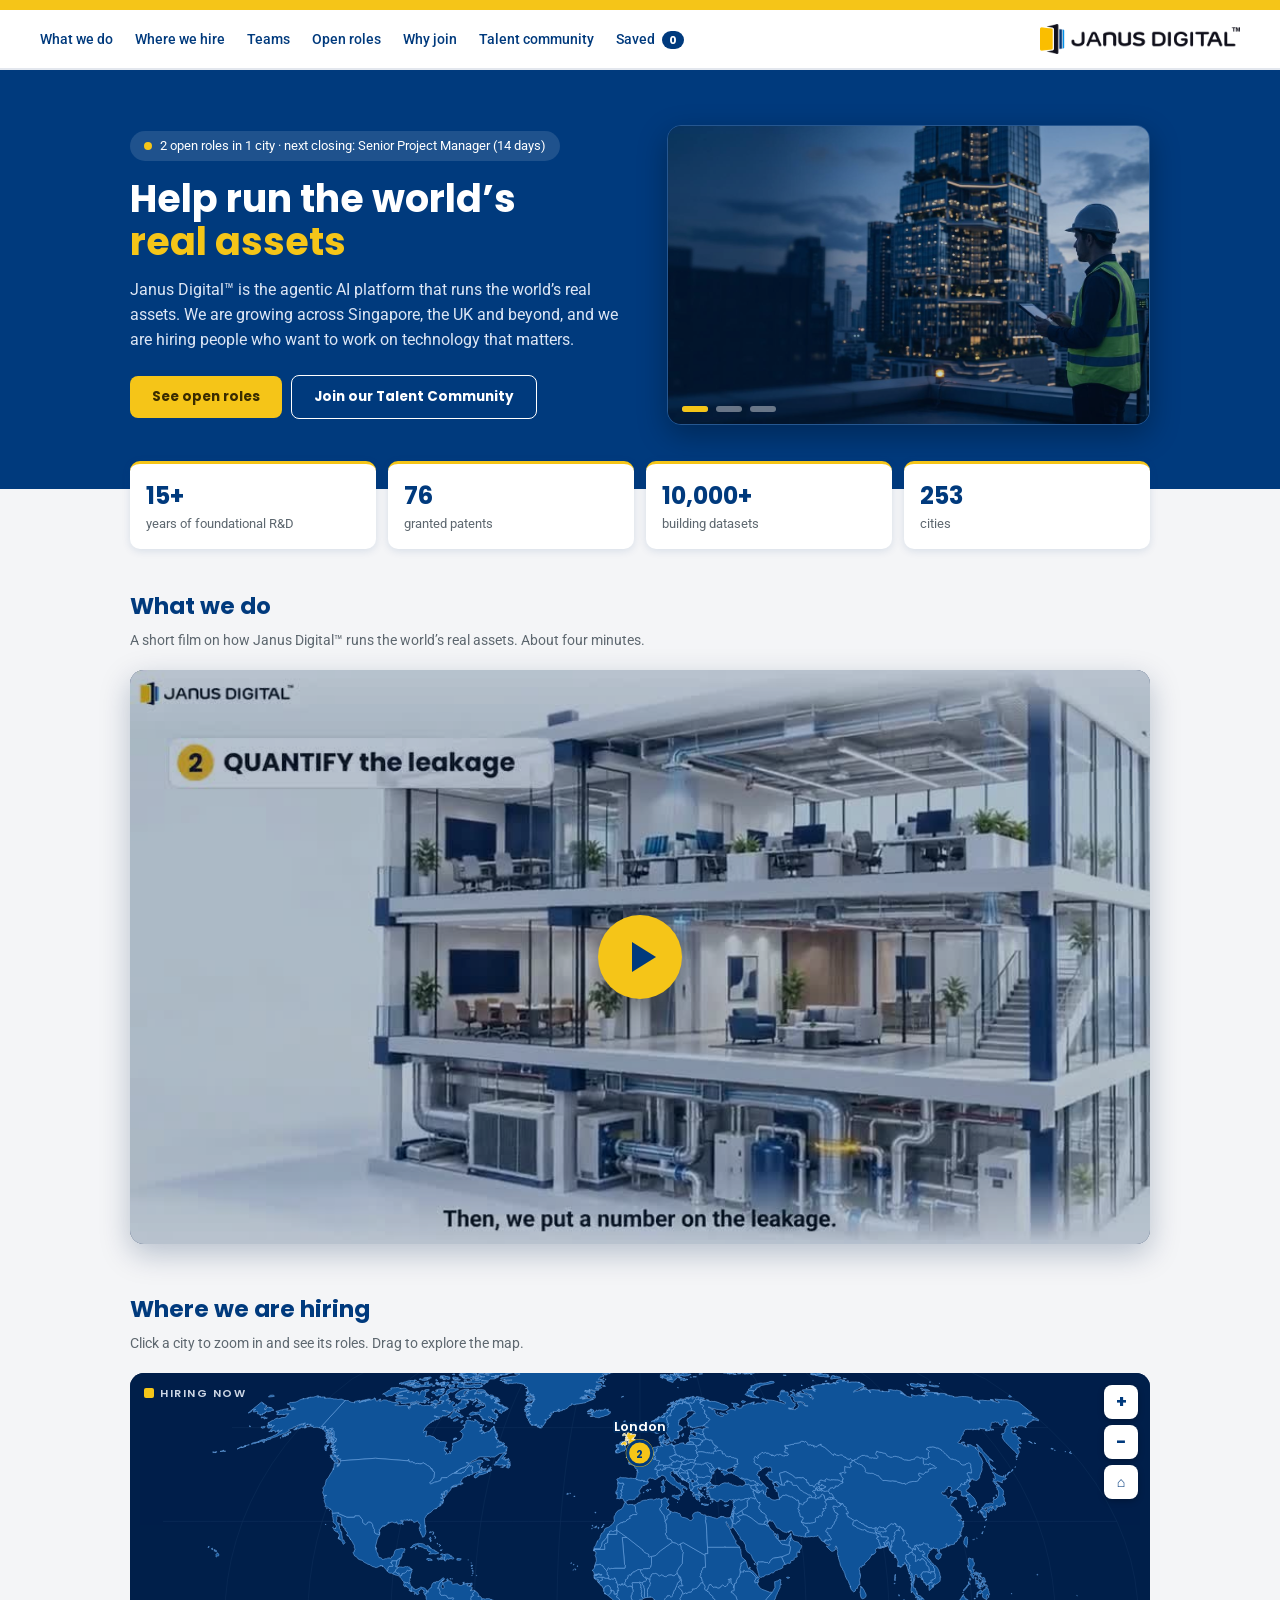
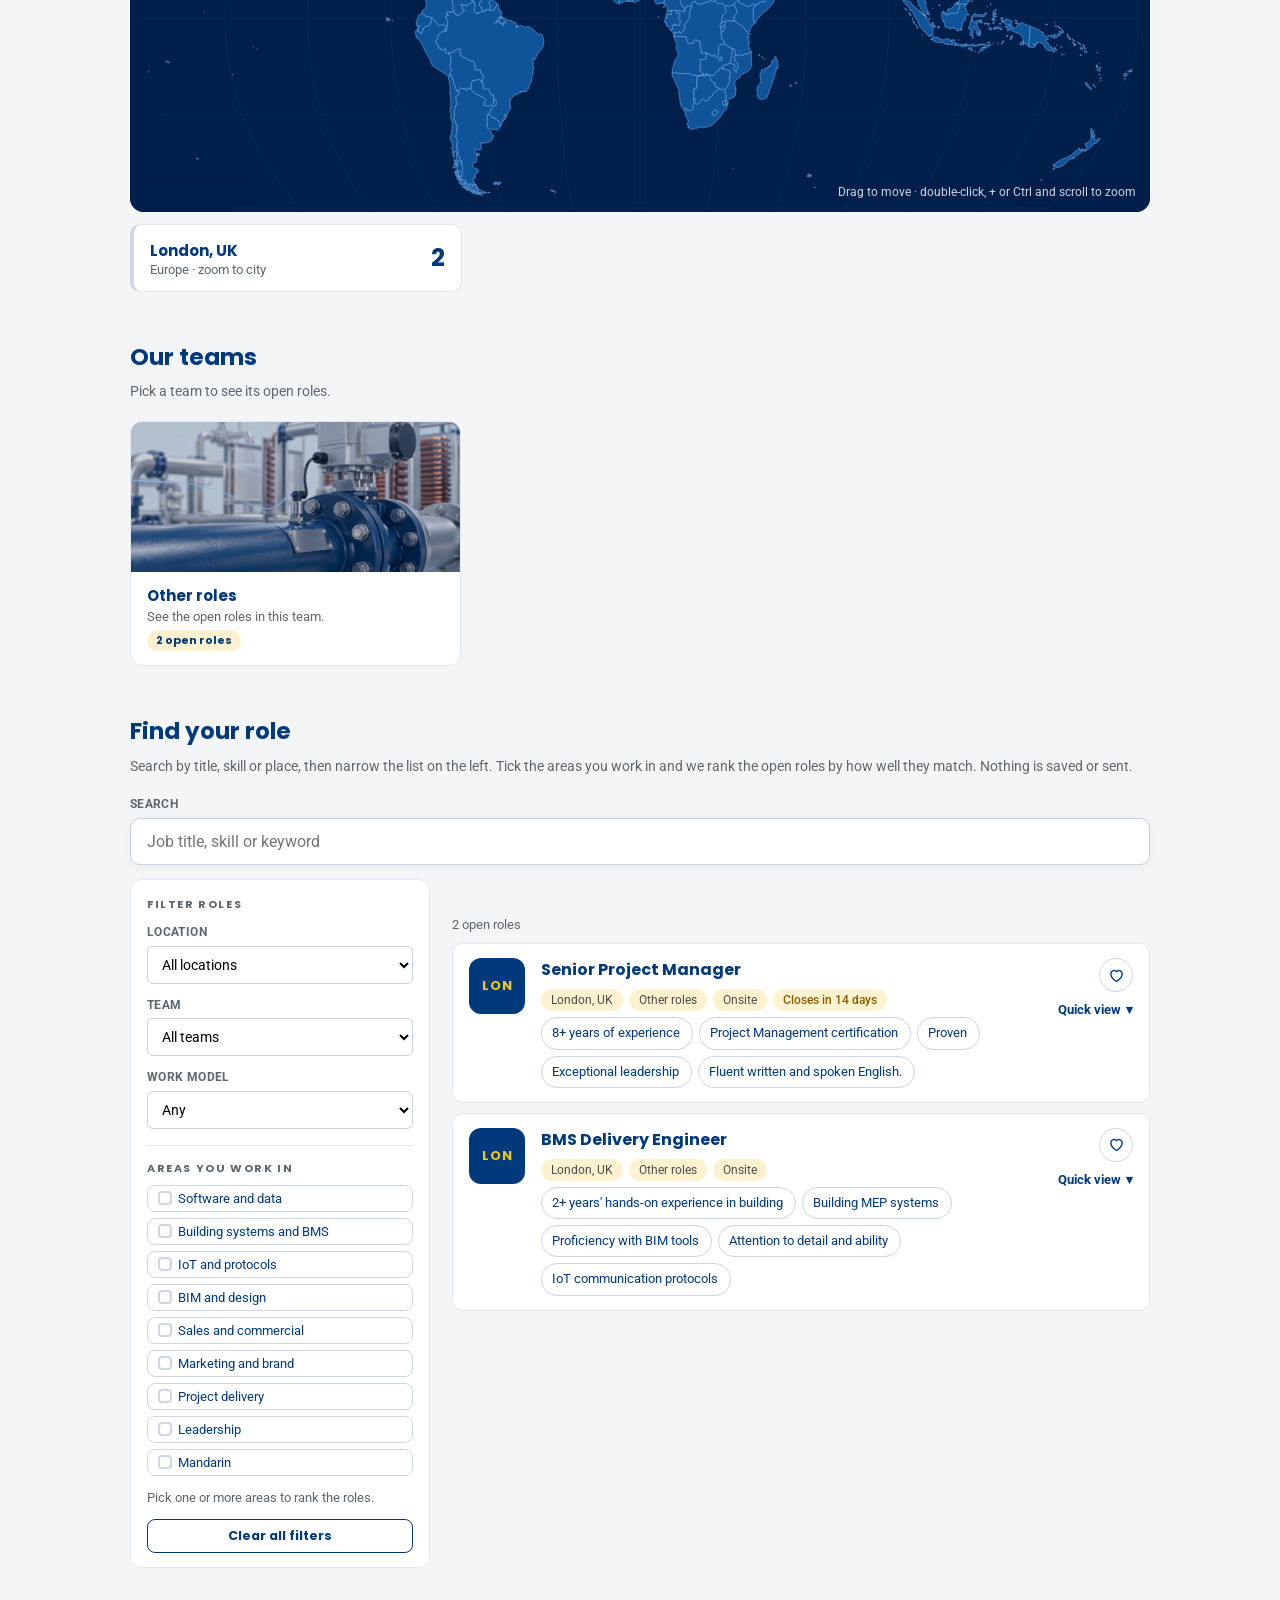
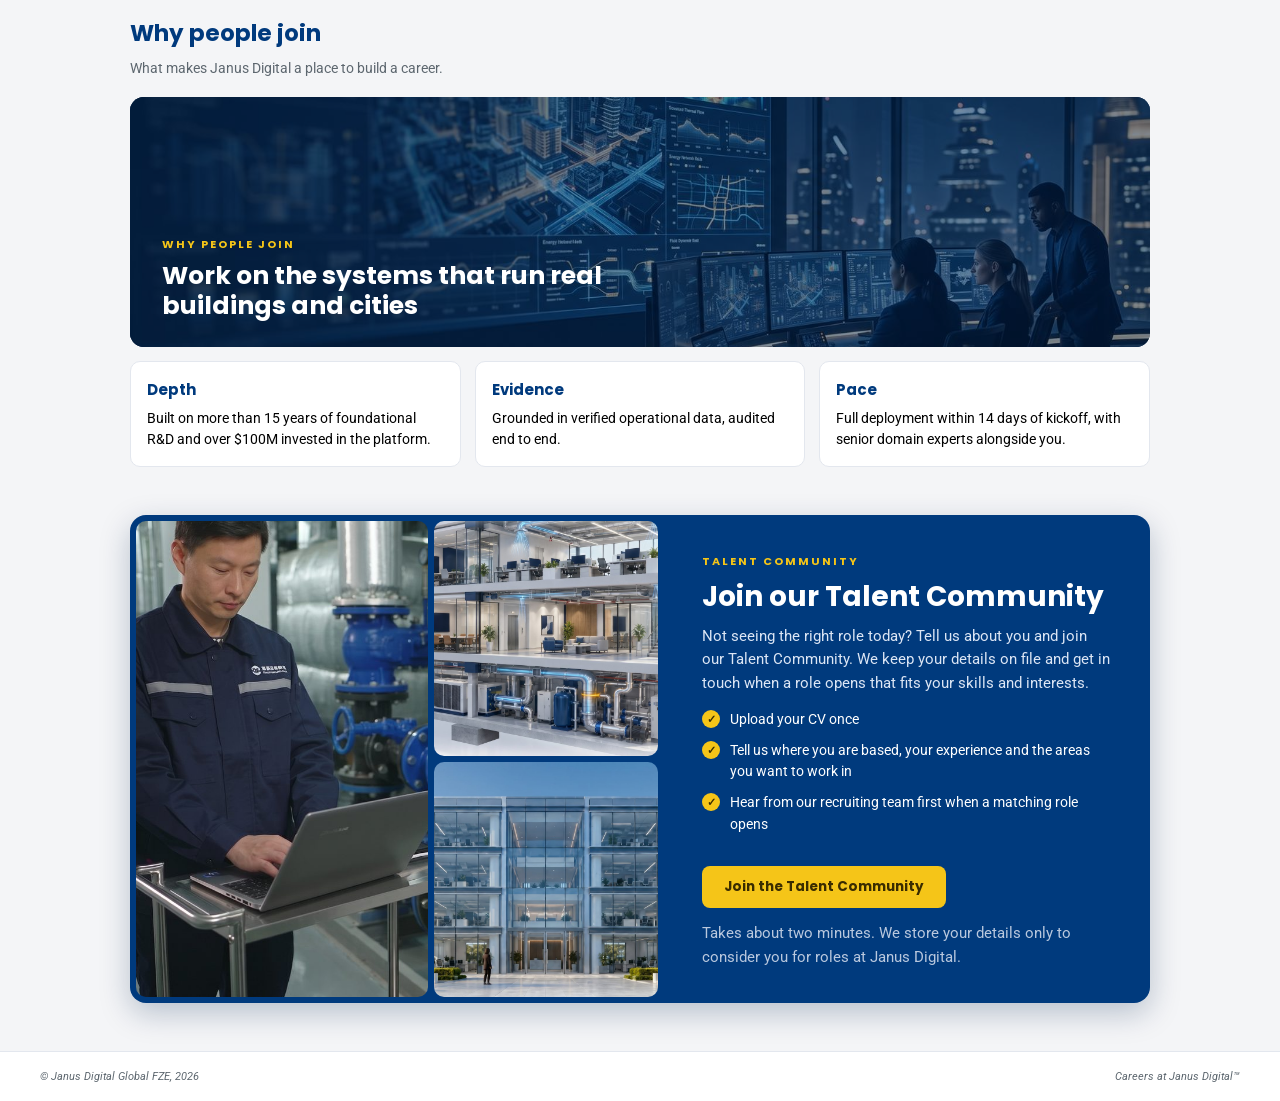
==== index.html @ f67854e5 "Publish 2 live role(s) 2026-10-28T07:05:19.946Z" ====
<!doctype html><html lang="en-GB"><head><meta charset="utf-8"><meta name="viewport" content="width=device-width,initial-scale=1"><title>Careers at Janus Digital | Open roles</title><meta name="description" content="Open roles at Janus Digital, the agentic AI platform that runs the world&#39;s real assets."><link rel="canonical" href="https://matthewdecastro.github.io/janus-careers/"><meta property="og:title" content="Careers at Janus Digital | Open roles"><meta property="og:description" content="Open roles at Janus Digital, the agentic AI platform that runs the world&#39;s real assets."><meta property="og:url" content="https://matthewdecastro.github.io/janus-careers/"><meta property="og:type" content="website"><meta property="og:image" content="https://matthewdecastro.github.io/janus-careers/assets/photos/p7.jpg"><meta name="twitter:card" content="summary_large_image"><link rel="icon" type="image/png" href="./assets/logo.png"><link rel="preconnect" href="https://fonts.googleapis.com"><link rel="preconnect" href="https://fonts.gstatic.com" crossorigin><link rel="stylesheet" href="https://fonts.googleapis.com/css2?family=Poppins:wght@500;600;700&family=Roboto:ital,wght@0,400;0,500;0,700;1,400&display=swap"><link rel="stylesheet" href="./assets/app.css?v=1793171119"><script type="application/ld+json">{"@context":"https://schema.org","@type":"Organization","name":"Janus Digital","url":"https://matthewdecastro.github.io/janus-careers","logo":"https://matthewdecastro.github.io/janus-careers/assets/logo.png"}</script></head><body><div id="app"><main class="wrap" style="padding-top:60px"><h1 class="sec-t">Careers at Janus Digital</h1><p class="sec-s">Help run the world&#39;s real assets. Open roles:</p><ul><li><a href="jobs/bms-delivery-engineer-a1cc/">BMS Delivery Engineer</a> &middot; United Kingdom (London)</li><li><a href="jobs/senior-project-manager-d780/">Senior Project Manager</a> &middot; United Kingdom (London)</li></ul></main><noscript><p class="wrap">Please turn on JavaScript to browse and filter our open roles.</p></noscript></div><script>window.JD_BASE="./";window.JD_DEEP="";</script><script src="./assets/roles.js?v=1793171119"></script><script src="./assets/map.js"></script><script src="./assets/app.js?v=1793171119"></script></body></html>
---- assets/app.css ----
:root{--gold:#F5C518;--navy:#003A7D;--navy2:#002A5C;--cream:#FDF2D0;--bg2:#CCD6E4;--ink:#000;--link:#5170FF;--grey:#5D676F;--line:#E3E7EE;--paper:#F4F5F7;--ok:#1C7C4A;--okbg:#E4F4EB;--warn:#8A5A00;--warnbg:#FFF3D1}
*{box-sizing:border-box}
html{scroll-behavior:smooth}
body{margin:0;background:var(--paper);font-family:'Roboto',Arial,sans-serif;color:var(--ink);font-size:14px;line-height:1.55}
h1,h2,h3,h4{font-family:'Poppins',Arial,sans-serif;margin:0;color:var(--navy)}
button{font-family:inherit;cursor:pointer}
.switch{position:sticky;top:0;z-index:60;background:#fff;border-bottom:1px solid var(--line);padding:8px 16px;display:flex;gap:10px;align-items:center;flex-wrap:wrap}
.switch b{font-family:'Poppins',Arial,sans-serif;color:var(--navy);font-size:13px;margin-right:6px}
.seg{display:inline-flex;border:1px solid var(--navy);border-radius:20px;overflow:hidden}
.seg button{border:0;background:transparent;color:var(--navy);padding:6px 14px;font:600 12.5px 'Poppins',Arial,sans-serif}
.seg button.on{background:var(--navy);color:#fff}
.sample{font-size:12px;color:var(--grey);font-style:italic}
.gold{background:var(--gold);height:14px}
.top{background:#fff;border-bottom:1px solid var(--line);padding:14px 40px;display:flex;justify-content:space-between;align-items:center;gap:12px}
.top .nav{display:flex;gap:22px;font-weight:500;font-size:13.5px}
.top .nav a{color:var(--navy);text-decoration:none;cursor:pointer}
.top .nav a:hover{text-decoration:underline}
.lock{display:flex;align-items:center;gap:10px}
.lock .w{font-family:'Poppins',Arial,sans-serif;font-weight:700;font-size:19px;color:var(--navy);letter-spacing:.5px}
.hero{background:linear-gradient(120deg,var(--navy2),var(--navy));color:#fff;overflow:hidden;position:relative}
.hero .in{max-width:1100px;margin:0 auto;padding:56px 40px 64px;display:grid;grid-template-columns:1.05fr 1fr;gap:30px;align-items:center}
.hero h1{color:#fff;font-size:38px;line-height:1.15}
.hero h1 em{font-style:normal;color:var(--gold)}
.hero p{font-size:16px;color:#DCE6F5;margin:14px 0 22px;max-width:520px}
.hero .art{height:300px;border-radius:14px;overflow:hidden;box-shadow:0 10px 30px rgba(0,0,0,.3);border:1px solid rgba(255,255,255,.15)}
.art{position:relative}.art svg,.art img{display:block;width:100%;height:100%}.art img{object-fit:cover}
.art .ov{position:absolute;left:0;top:0;right:0;bottom:0;background:rgba(0,42,92,.22);pointer-events:none}
.art .ov.soft{background:rgba(0,42,92,.34)}
.team .art img,.role .art img,.hero .art img{transition:transform .5s ease}
.team:hover .art img,.role:hover .art img{transform:scale(1.05)}
.banner .bt{position:absolute;left:22px;bottom:16px;z-index:2;color:#fff;text-shadow:0 1px 6px rgba(0,30,70,.7)}
.banner .bt b{display:block;font:700 10.5px 'Poppins',Arial,sans-serif;letter-spacing:2px;color:var(--gold);margin-bottom:3px}
.banner .bt span{font:600 13px 'Roboto',Arial,sans-serif;letter-spacing:.8px;text-transform:uppercase}
.banner .rule{position:absolute;left:0;top:0;right:0;height:5px;background:var(--gold);z-index:2}
.joinband{position:relative;height:250px;border-radius:14px;overflow:hidden;margin-bottom:14px;background:#002A5C}
.joinband img{width:100%;height:100%;object-fit:cover;object-position:50% 40%;display:block}
.joinband .ov{position:absolute;left:0;top:0;right:0;bottom:0;background:rgba(0,36,80,.5)}
.joinband .jt{position:absolute;left:32px;bottom:26px;max-width:460px;color:#fff;z-index:2}
.joinband .jt b{display:block;font:700 11px 'Poppins',Arial,sans-serif;letter-spacing:2px;color:var(--gold);margin-bottom:8px}
.joinband .jt h3{font-size:25px;line-height:1.2;color:#fff;margin:0}
.lib{display:grid;grid-template-columns:repeat(5,1fr);gap:8px;margin-top:12px}
.lib button{border:2px solid transparent;border-radius:8px;padding:0;overflow:hidden;height:54px;background:#002A5C;cursor:pointer;position:relative}
.lib button.on{border-color:var(--gold);box-shadow:0 0 0 2px var(--navy)}
.lib button img{width:100%;height:100%;object-fit:cover;display:block}
.lib button:hover{border-color:var(--navy)}
.upl{border:2px dashed var(--navy);border-radius:10px;padding:22px;text-align:center;color:var(--navy);font-size:13px;background:#F4F7FB}

.btn{display:inline-block;border:0;border-radius:8px;padding:11px 22px;font:700 13.5px 'Poppins',Arial,sans-serif;text-decoration:none;transition:transform .12s,box-shadow .12s}
.btn:hover{transform:translateY(-1px);box-shadow:0 4px 12px rgba(0,0,0,.18)}
.btn.gold{background:var(--gold);color:#3a2c00;height:auto}
.btn.navy{background:var(--navy);color:#fff}
.btn.ghost{background:transparent;border:1px solid var(--navy);color:var(--navy)}
.btn[disabled]{opacity:.5;cursor:not-allowed}
.live{display:inline-flex;gap:8px;align-items:center;background:rgba(255,255,255,.12);border-radius:20px;padding:5px 14px;font-size:12.5px;margin-bottom:16px;color:#fff}
.live i{width:8px;height:8px;border-radius:50%;background:var(--gold);box-shadow:0 0 0 0 rgba(245,197,24,.7);animation:ping 1.8s infinite}
@keyframes ping{70%{box-shadow:0 0 0 9px rgba(245,197,24,0)}100%{box-shadow:0 0 0 0 rgba(245,197,24,0)}}
.stats{display:grid;grid-template-columns:repeat(4,1fr);gap:12px;max-width:1100px;margin:-28px auto 0;padding:0 40px;position:relative}
.stat{background:#fff;border-radius:10px;padding:14px 16px;box-shadow:0 2px 8px rgba(0,58,125,.12);border-top:3px solid var(--gold)}
.stat b{display:block;font:700 24px 'Poppins',Arial,sans-serif;color:var(--navy)}
.stat span{font-size:12.5px;color:var(--grey)}
.wrap{max-width:1100px;margin:0 auto;padding:40px 40px 8px}
.sec-t{font-size:23px;margin-bottom:6px}
.sec-s{color:var(--grey);margin:0 0 18px}
.rv{opacity:0;transform:translateY(16px);transition:opacity .5s,transform .5s}
.rv.in{opacity:1;transform:none}
.mapbox{display:grid;grid-template-columns:1.8fr 1fr;gap:18px;align-items:stretch}
.mapcard{position:relative;background:#fff;border:1px solid var(--line);border-radius:12px;padding:10px 10px 4px}
.map{width:100%;height:auto;display:block}
.pin{cursor:pointer;outline:none}
.pin .core{fill:var(--navy);stroke:var(--gold);stroke-width:3;transition:r .15s,fill .15s}
.pin .ring{fill:none;stroke:var(--gold);stroke-width:2;opacity:.8;animation:ring 2.4s infinite;transform-box:fill-box;transform-origin:center}
@keyframes ring{0%{transform:scale(.6);opacity:.9}100%{transform:scale(2.6);opacity:0}}
.pin text{font:600 15px 'Poppins',Arial,sans-serif;fill:var(--navy);paint-order:stroke;stroke:#fff;stroke-width:4px;stroke-linejoin:round}
.pin:hover .core,.pin:focus .core,.pin.hl .core{r:11;fill:var(--gold);stroke:var(--navy)}
.pin.on .core{r:11;fill:var(--gold);stroke:var(--navy)}
.pin.dim{opacity:.35}
.arc{fill:none;stroke:var(--gold);stroke-width:2;stroke-dasharray:6 7;animation:flow 1.6s linear infinite}
@keyframes flow{to{stroke-dashoffset:-26}}
.tip{position:absolute;z-index:5;pointer-events:none;background:var(--navy);color:#fff;border-radius:8px;padding:8px 12px;font-size:12.5px;max-width:230px;opacity:0;transform:translateY(4px);transition:opacity .12s,transform .12s;box-shadow:0 6px 18px rgba(0,0,0,.25)}
.tip.show{opacity:1;transform:none}
.tip b{display:block;font-family:'Poppins',Arial,sans-serif;font-size:13px;color:var(--gold)}
.locs{display:flex;flex-direction:column;gap:10px}
.loc{display:flex;justify-content:space-between;align-items:center;gap:10px;text-align:left;background:#fff;border:1px solid var(--line);border-left:4px solid var(--bg2);border-radius:10px;padding:14px 16px;transition:border-color .15s,transform .15s,box-shadow .15s}
.loc:hover,.loc.hl{border-left-color:var(--gold);transform:translateX(3px);box-shadow:0 3px 10px rgba(0,58,125,.1)}
.loc.on{border-color:var(--navy);border-left-color:var(--gold);background:var(--cream)}
.loc h3{font-size:15px}
.loc small{color:var(--grey);font-size:12.5px}
.loc .n{font:700 22px 'Poppins',Arial,sans-serif;color:var(--navy)}
.teams{display:grid;grid-template-columns:repeat(3,1fr);gap:14px}
.team{background:#fff;border:1px solid var(--line);border-radius:12px;overflow:hidden;text-align:left;padding:0;transition:transform .15s,box-shadow .15s}
.team:hover{transform:translateY(-3px);box-shadow:0 8px 20px rgba(0,58,125,.15)}
.team.on{outline:3px solid var(--gold)}
.team .art{height:150px}
.team div.t{padding:12px 16px 14px}
.team h3{font-size:15px;margin-bottom:2px}
.team p{margin:0;font-size:13px;color:var(--grey)}
.three{display:grid;grid-template-columns:repeat(3,1fr);gap:14px}
.tile{background:#fff;border:1px solid var(--line);border-radius:10px;padding:16px}
.tile h3{font-size:15px;margin-bottom:6px}
.tile p{margin:0;font-size:13.5px}
.steps{display:grid;grid-template-columns:repeat(4,1fr);background:#fff;border:1px solid var(--line);border-radius:10px;overflow:hidden}
.step{padding:14px 16px;border-right:1px solid var(--line)}
.step:last-child{border-right:0}
.step i{font:700 12px 'Poppins',Arial,sans-serif;font-style:normal;background:var(--gold);color:#3a2c00;border-radius:12px;padding:1px 9px}
.step h4{font-size:14px;margin:8px 0 2px}
.step p{margin:0;font-size:12.5px;color:var(--grey)}
.filters{display:grid;grid-template-columns:2fr 1fr 1fr 1fr;gap:10px;background:#fff;border:1px solid var(--line);border-radius:10px;padding:12px;margin-bottom:10px}
input[type=text],input[type=email],input[type=tel],select,textarea{width:100%;padding:9px 10px;border:1px solid #C9D1DD;border-radius:6px;font:14px 'Roboto',Arial,sans-serif;background:#fff;color:var(--ink)}
input:focus,select:focus,textarea:focus,button:focus-visible{outline:2px solid var(--link);outline-offset:1px}
label.l{display:block;font-size:12px;font-weight:700;color:var(--grey);margin:0 0 4px;text-transform:uppercase;letter-spacing:.03em}
.active{display:flex;gap:8px;flex-wrap:wrap;align-items:center;min-height:30px;margin-bottom:6px}
.fchip{background:var(--navy);color:#fff;border:0;border-radius:14px;padding:3px 6px 3px 12px;font-size:12.5px;display:inline-flex;gap:6px;align-items:center}
.fchip b{background:rgba(255,255,255,.2);border-radius:50%;width:18px;height:18px;display:inline-flex;align-items:center;justify-content:center;font-size:12px}
.count{font-size:13px;color:var(--grey)}
.role{display:grid;grid-template-columns:132px 1fr auto;align-items:center;gap:16px;background:#fff;border:1px solid var(--line);border-radius:10px;padding:10px 16px 10px 10px;margin-bottom:10px;cursor:pointer;transition:transform .15s,box-shadow .15s,border-color .15s;animation:pop .3s both}
@keyframes pop{from{opacity:0;transform:translateY(8px)}to{opacity:1;transform:none}}
.role:hover{border-color:var(--navy);transform:translateX(3px);box-shadow:0 4px 14px rgba(0,58,125,.12)}
.role .art{width:132px;height:88px;border-radius:8px;overflow:hidden}
.role h3{font-size:16px}
.chips{display:flex;gap:6px;flex-wrap:wrap;margin-top:6px}
.chip{font-size:12px;background:var(--cream);border-radius:12px;padding:2px 10px;color:#4a4a4a}
.chip.b{background:var(--bg2);color:var(--navy)}
.chip.sk{background:#fff;border:1px solid var(--bg2);color:var(--navy)}
.chip.soon{background:var(--warnbg);color:var(--warn);font-weight:500}
.arrow{color:var(--navy);font-weight:700;white-space:nowrap}
.alert{background:var(--cream);border-left:4px solid var(--gold);border-radius:6px;padding:14px 18px;display:flex;justify-content:space-between;align-items:center;gap:14px;margin-top:14px;flex-wrap:wrap}
.alertbox{display:flex;gap:8px;flex-wrap:wrap}
.alertbox input{width:230px}
.crumb{font-size:13px;margin-bottom:14px}
.crumb a{color:var(--link);cursor:pointer}
.detail{display:grid;grid-template-columns:1fr 340px;gap:24px;align-items:start}
.card{background:#fff;border:1px solid var(--line);border-radius:10px;padding:20px 22px;margin-bottom:14px}
.card.flush{padding:0;overflow:hidden}
.card h2{font-size:17px;margin-bottom:8px}
.card ul{margin:0;padding-left:20px}
.card li{margin-bottom:3px}
.banner{height:250px;position:relative;background:#002A5C}
.titlebox{padding:18px 22px 20px}
.tag{display:inline-block;font-size:10.5px;font-weight:700;padding:2px 9px;border-radius:10px;margin:6px 0 4px}
.tag.m{background:var(--navy);color:#fff}
.tag.n{background:var(--bg2);color:var(--navy)}
.skidx{margin-top:16px;border-top:1px solid var(--line);padding-top:14px}
.skidx h2{font-size:15px;margin:0 0 2px}
.skrow{display:flex;gap:8px;align-items:flex-start;margin:8px 0}.skrow .chs{display:flex;gap:8px;flex-wrap:wrap;flex:1}
.skrow .lab{width:84px;padding-top:7px;flex:none;font:700 11px 'Poppins',Arial,sans-serif;text-transform:uppercase;letter-spacing:.04em;color:var(--grey)}
.sk{border:1px solid var(--bg2);background:#fff;color:var(--navy);border-radius:16px;padding:5px 12px 5px 10px;font-size:13px;display:inline-flex;gap:6px;align-items:center;transition:background .12s,transform .12s}
.sk:hover{transform:translateY(-1px);background:var(--paper)}
.sk .box{width:14px;height:14px;border-radius:4px;border:2px solid var(--bg2);display:inline-flex;align-items:center;justify-content:center;font-size:10px;line-height:1;color:transparent}
.sk.p{border-color:var(--navy)}
.sk.on{background:var(--navy);color:#fff;border-color:var(--navy)}
.sk.on:hover{background:var(--navy2)}.sk.on .box{background:var(--gold);border-color:var(--gold);color:#3a2c00}
.sk em{font-style:normal;font-size:10px;font-weight:700;background:var(--gold);color:#3a2c00;border-radius:8px;padding:0 6px}
.meter{margin-top:12px;background:#F7F9FC;border:1px solid var(--line);border-radius:8px;padding:10px 14px}
.meter .bar{height:8px;border-radius:4px;background:#E3E7EE;overflow:hidden;margin:6px 0}
.meter .bar i{display:block;height:100%;background:var(--gold);width:0;transition:width .35s,background .35s}
.meter.hi .bar i{background:var(--ok)}
.meter small{color:var(--grey)}
.side{position:sticky;top:58px}
.minimap{margin:-4px -6px 8px}
.facts{display:grid;gap:8px;margin:12px 0 14px;font-size:13.5px}
.facts div{display:flex;justify-content:space-between;gap:8px;border-bottom:1px solid var(--line);padding-bottom:6px}
.facts span{color:var(--grey)}
.form .f{margin-bottom:12px}
.form .two{display:grid;grid-template-columns:1fr 1fr;gap:10px}
.drop{border:2px dashed #AAB6C8;border-radius:8px;padding:14px;text-align:center;background:#FAFBFD;cursor:pointer;font-size:13px}
.drop.has{border-style:solid;border-color:var(--ok);background:var(--okbg);color:var(--ok);font-weight:500}
.err{color:#B3261E;font-size:12.5px;margin-top:4px}
.soft{font-size:12.5px;color:var(--grey)}
.ok{background:var(--okbg);border-radius:10px;padding:22px;text-align:center}
.ok h2{color:var(--ok)}
.foot{background:#fff;border-top:1px solid var(--line);padding:16px 40px;font-size:11px;color:var(--grey);font-style:italic;display:flex;justify-content:space-between;gap:10px;flex-wrap:wrap;margin-top:40px}
.tw{animation:tw 3s ease-in-out infinite}
@keyframes tw{50%{opacity:.35}}
/* hub */
.hub{background:#EEF1F6;min-height:80vh}
.hub .bar{background:var(--navy);padding:14px 24px;display:flex;gap:8px;flex-wrap:wrap}
.hub .bar span{border:1px solid rgba(255,255,255,.35);color:#fff;border-radius:8px;padding:8px 14px;font:600 12.5px 'Poppins',Arial,sans-serif}
.hub .main{max-width:1050px;margin:0 auto;padding:22px 24px}
.rcard{background:#fff;border:1px solid var(--line);border-radius:10px;padding:16px 20px 0}
.rcard h2{font-size:20px}
.rcard .sub{color:var(--grey);font-size:13px;margin:2px 0 12px}
.tabs{display:flex;gap:4px;flex-wrap:wrap;border-bottom:1px solid var(--line)}
.tabs span{padding:10px 14px;font-weight:500;color:var(--grey);font-size:13.5px;border-bottom:3px solid transparent}
.tabs span.on{color:var(--navy);font-weight:700;border-bottom-color:var(--gold)}
.tabs span.new{position:relative}
.tabs span.new:after{content:"NEW";position:absolute;top:2px;right:-6px;background:var(--gold);color:#3a2c00;font:700 8px 'Poppins',Arial,sans-serif;border-radius:6px;padding:1px 4px}
.pcard{background:#fff;border:1px solid var(--line);border-radius:10px;padding:18px 20px;margin-top:14px}
.pcard h3{font-size:16px;margin-bottom:2px}
.pcard .d{color:var(--grey);font-size:13px;margin:0 0 14px}
.row{display:flex;justify-content:space-between;align-items:center;gap:12px;flex-wrap:wrap}
.tog{width:44px;height:24px;border-radius:12px;background:#B8C1CF;border:0;position:relative;transition:.15s}
.tog:after{content:"";position:absolute;top:3px;left:3px;width:18px;height:18px;border-radius:50%;background:#fff;transition:.15s}
.tog.on{background:var(--ok)}
.tog.on:after{left:23px}
.pill{font-size:12px;font-weight:700;border-radius:12px;padding:3px 11px}
.pill.live{background:var(--okbg);color:var(--ok)}
.pill.off{background:#E8EBF0;color:var(--grey)}
.dur{display:flex;gap:6px;flex-wrap:wrap}
.dur button{border:1px solid var(--navy);background:#fff;color:var(--navy);border-radius:16px;padding:5px 13px;font:600 12.5px 'Poppins',Arial,sans-serif}
.dur button.on{background:var(--navy);color:#fff}
.grid3{display:grid;grid-template-columns:repeat(3,1fr);gap:12px}
.mini{background:#F7F9FC;border:1px solid var(--line);border-radius:8px;padding:10px 12px}
.mini b{display:block;font:700 20px 'Poppins',Arial,sans-serif;color:var(--navy)}
.mini span{font-size:12px;color:var(--grey)}
.board{display:flex;justify-content:space-between;align-items:center;gap:10px;border:1px dashed #AAB6C8;border-radius:8px;padding:10px 14px;margin-bottom:8px;color:var(--grey);background:#FAFBFD}
.link{display:flex;gap:8px;align-items:center;background:#F7F9FC;border:1px solid var(--line);border-radius:8px;padding:8px 10px;font-size:13px;word-break:break-all}
.flow{counter-reset:s;list-style:none;padding:0;margin:0}
.flow li{counter-increment:s;padding:6px 0 6px 34px;position:relative;font-size:13.5px}
.flow li:before{content:counter(s);position:absolute;left:0;top:5px;width:24px;height:24px;border-radius:50%;background:var(--gold);color:#3a2c00;font:700 12px 'Poppins',Arial,sans-serif;display:flex;align-items:center;justify-content:center}
.imgs{display:grid;grid-template-columns:260px 1fr;gap:16px;align-items:start}
.imgs .art{height:146px;border-radius:8px;overflow:hidden}
/* ---- v4: no per-role photos, real map, more motion ---- */
:root{--sw:0px}
.gold{height:10px}
.top{position:sticky;top:var(--sw);z-index:50;box-shadow:0 1px 0 var(--line)}
.top .prog{position:absolute;left:0;bottom:-1px;height:3px;background:var(--gold);width:0;transition:width .1s linear}
.top .nav a{position:relative;padding:4px 0}
.top .nav a:after{content:"";position:absolute;left:0;right:0;bottom:-2px;height:3px;border-radius:2px;background:var(--gold);transform:scaleX(0);transition:transform .2s}
.top .nav a:hover:after,.top .nav a.cur:after{transform:scaleX(1)}
.top .nav a:hover{text-decoration:none}
.top .nav a.cur{font-weight:700}
.top .nav .sv b{background:var(--navy);color:#fff;border-radius:10px;font:700 11px 'Poppins',Arial,sans-serif;padding:1px 7px;margin-left:4px}
.top .nav .sv.on b{background:var(--gold);color:#3a2c00}
.wrap{scroll-margin-top:calc(var(--sw) + 70px)}
.hero{background:var(--navy)}
.hero h1 em{display:inline-block;transition:opacity .25s,transform .25s}
.hero h1 em.out{opacity:0;transform:translateY(8px)}
.slides{position:relative;overflow:hidden}
.slides .sl{position:absolute;left:0;top:0;width:100%;height:100%;opacity:0;transition:opacity 1.1s ease}
.slides .sl.on{opacity:1}
.slides .sl img{transform:scale(1.08) translate(var(--px,0px),calc(var(--py,0px) + var(--sy,0px)));transition:transform .4s ease-out}
.sdots{position:absolute;left:14px;bottom:12px;display:flex;gap:8px;z-index:3}
.sdots button{width:26px;height:6px;border:0;border-radius:3px;background:rgba(255,255,255,.4);padding:0;position:relative;overflow:hidden}
.sdots button.on{background:rgba(255,255,255,.4)}
.sdots button.on:after{content:"";position:absolute;left:0;top:0;bottom:0;background:var(--gold);width:100%;animation:fillbar 5.5s linear}
.slides.pause .sdots button.on:after{animation-play-state:paused}
@keyframes fillbar{from{width:0}to{width:100%}}
.mapbox{display:block}
.mapcard{background:#001F4A;border:0;border-radius:14px;padding:0;overflow:hidden;position:relative}
.mapv{position:relative;width:100%;aspect-ratio:1000/430;cursor:grab;touch-action:none;user-select:none;-webkit-user-select:none;overflow:hidden;background:#001F4A}
.mapv.drag{cursor:grabbing}
.mapv svg{width:100%;height:100%;display:block}
.mapv.mini{aspect-ratio:1000/620;cursor:default;border-radius:10px}
.grat{fill:none;stroke:#7FA6D6;stroke-width:.5;opacity:.12;vector-effect:non-scaling-stroke}
.land{fill:#0F5399;stroke:#6FA8E6;stroke-width:.6;stroke-linejoin:round;vector-effect:non-scaling-stroke}
.bord{fill:none;stroke:#3C84D0;stroke-width:.5;vector-effect:non-scaling-stroke}
.hic{fill:#F5C518;stroke:#FDF2D0;stroke-width:.8;vector-effect:non-scaling-stroke;cursor:pointer;transition:fill .15s}
.hic:hover{fill:#FFD84D}
.arc{fill:none;stroke:#F5C518;stroke-width:1.5;stroke-dasharray:5 7;opacity:.85;vector-effect:non-scaling-stroke;animation:flow 1.6s linear infinite}
.dot{fill:#FDF2D0;stroke:#F5C518;stroke-width:1;vector-effect:non-scaling-stroke}
.pin{cursor:pointer;outline:none}
.pin .pc{transition:transform .15s;transform-origin:0 0}
.pin .core{fill:#F5C518;stroke:#003A7D;stroke-width:3;vector-effect:non-scaling-stroke}
.pin .ring{fill:none;stroke:#F5C518;stroke-width:2;opacity:.8;animation:ring 2.4s infinite;transform-box:fill-box;transform-origin:center;vector-effect:non-scaling-stroke}
.pin .n{font:700 11px 'Poppins',Arial,sans-serif;fill:#003A7D;text-anchor:middle;dominant-baseline:central;pointer-events:none;stroke:none}
.pin .lb{font:600 13px 'Poppins',Arial,sans-serif;fill:#fff;paint-order:stroke;stroke:#002A5C;stroke-width:4px;stroke-linejoin:round;text-anchor:middle;pointer-events:none}
.pin:hover .pc,.pin:focus .pc,.pin.hl .pc,.pin.on .pc{transform:scale(1.22)}
.pin.on .core{fill:#fff}
.pin.dim{opacity:.4}
.mctl{position:absolute;right:12px;top:12px;display:flex;flex-direction:column;gap:6px;z-index:4}
.mctl button{width:34px;height:34px;border-radius:8px;border:0;background:#fff;color:var(--navy);font:700 18px 'Poppins',Arial,sans-serif;line-height:1;box-shadow:0 2px 6px rgba(0,0,0,.25);padding:0}
.mctl button:hover{background:var(--gold)}
.mhint{position:absolute;right:14px;bottom:10px;font-size:11.5px;color:#CCD6E4;z-index:3;pointer-events:none}
.mlegend{position:absolute;left:14px;top:12px;font:600 11px 'Poppins',Arial,sans-serif;color:#CCD6E4;letter-spacing:1.5px;z-index:3;pointer-events:none;display:flex;gap:14px;align-items:center}
.mlegend i{display:inline-block;width:10px;height:10px;border-radius:2px;background:var(--gold);margin-right:6px;vertical-align:-1px}
.tip{z-index:6}
.mcity{position:absolute;left:14px;bottom:14px;z-index:5;background:#fff;border-radius:12px;padding:14px 16px 12px;width:min(310px,82%);box-shadow:0 8px 24px rgba(0,0,0,.35);opacity:0;transform:translateY(10px);pointer-events:none;transition:opacity .25s,transform .25s}
.mcity.show{opacity:1;transform:none;pointer-events:auto}
.mcity h3{font-size:16px}
.mcity small{display:block;color:var(--grey);margin-bottom:8px}
.mcity .mr{display:flex;justify-content:space-between;align-items:center;gap:8px;width:100%;text-align:left;background:var(--paper);border:0;border-radius:8px;padding:8px 10px;margin-bottom:6px;font:500 13px 'Roboto',Arial,sans-serif;color:var(--navy);transition:background .12s,transform .12s}
.mcity .mr:hover{background:var(--cream);transform:translateX(2px)}
.mcity .lnk{background:none;border:0;color:var(--link);padding:2px 0;font-size:12.5px;margin-right:12px}
.locs{display:grid;grid-template-columns:repeat(3,1fr);gap:12px;margin-top:12px}
.loc{border-left-width:4px}
.loc .n{font-size:24px}
.ic{width:56px;height:56px;border-radius:12px;background:var(--navy);color:var(--gold);display:flex;align-items:center;justify-content:center;font:700 13px 'Poppins',Arial,sans-serif;letter-spacing:1px;align-self:start;transition:transform .2s,background .2s}
.role{grid-template-columns:56px 1fr auto;align-items:start;padding:14px 16px}
.role:hover .ic{transform:rotate(-6deg) scale(1.06);background:var(--navy2)}
.role.na{animation:none}
.role .ra{display:flex;flex-direction:column;align-items:flex-end;gap:8px}
.role .ra .row2{display:flex;gap:8px;align-items:center}
.role .arrow{font-size:12.5px}
.role .arrow:after{content:"\25BE";margin-left:5px;display:inline-block;transition:transform .25s}
.role.open .arrow:after{transform:rotate(180deg)}
.role.open{border-color:var(--navy);box-shadow:0 6px 20px rgba(0,58,125,.14)}
.peek{display:grid;grid-template-rows:0fr;transition:grid-template-rows .3s ease}
.role.open .peek{grid-template-rows:1fr}
.peek>div{overflow:hidden}
.peek .pin2{padding-top:12px;margin-top:10px;border-top:1px solid var(--line)}
.peek p{margin:0 0 6px;font-size:13.5px}
.peek ul{margin:0 0 12px;padding-left:18px;font-size:13px;color:var(--grey)}
.heart{width:34px;height:34px;border-radius:50%;border:1px solid var(--bg2);background:#fff;display:inline-flex;align-items:center;justify-content:center;padding:0;transition:transform .15s,background .15s}
.heart svg{width:17px;height:17px;fill:none;stroke:var(--navy);stroke-width:2;transition:fill .15s}
.heart:hover{transform:scale(1.12)}
.heart.on{background:var(--gold);border-color:var(--gold)}
.heart.on svg{fill:var(--navy)}
.mbadge{font:700 11px 'Poppins',Arial,sans-serif;border-radius:12px;padding:3px 10px;background:var(--bg2);color:var(--navy);white-space:nowrap}
.mbadge.hi{background:var(--ok);color:#fff}
.mbadge.mid{background:var(--gold);color:#3a2c00}
.role.faint{opacity:.55}
.mbar{width:120px;height:5px;border-radius:3px;background:#E3E7EE;overflow:hidden}
.mbar i{display:block;height:100%;background:var(--gold);transition:width .4s}
.fit{background:#fff;border:1px solid var(--line);border-radius:12px;padding:18px 20px}
.fit .chs{display:flex;gap:8px;flex-wrap:wrap;margin:12px 0}
.fit .best{font-size:13.5px;min-height:24px}
.tn{display:inline-block;margin-top:6px;font:700 11px 'Poppins',Arial,sans-serif;color:var(--navy);background:var(--cream);border-radius:10px;padding:2px 9px}
.stepper{position:relative;background:#fff;border:1px solid var(--line);border-radius:12px;padding:18px 20px}
.stline{position:absolute;left:44px;right:44px;top:41px;height:3px;background:var(--line);border-radius:2px}
.stline i{display:block;height:100%;background:var(--gold);width:0;border-radius:2px;transition:width .5s}
.sts{display:grid;grid-template-columns:repeat(4,1fr);position:relative}
.stb{background:none;border:0;text-align:center;padding:0 6px;color:var(--grey);font:500 13px 'Roboto',Arial,sans-serif}
.stb span{display:flex;width:46px;height:46px;margin:0 auto 6px;border-radius:50%;background:#fff;border:3px solid var(--line);align-items:center;justify-content:center;font:700 15px 'Poppins',Arial,sans-serif;color:var(--grey);transition:all .25s}
.stb.done span{border-color:var(--gold);background:var(--gold);color:#3a2c00}
.stb.on span{border-color:var(--navy);background:var(--navy);color:#fff;transform:scale(1.12)}
.stb.on{color:var(--navy);font-weight:700}
.stpanel{margin-top:16px;background:var(--cream);border-left:4px solid var(--gold);border-radius:8px;padding:14px 18px;min-height:86px;animation:pop .3s both}
.stpanel h3{font-size:16px;margin-bottom:4px}
.stpanel p{margin:0 0 4px}
.tile{transition:transform .2s,box-shadow .2s,border-color .2s}
.tile:hover{transform:translateY(-4px);box-shadow:0 10px 22px rgba(0,58,125,.14);border-color:var(--gold)}
.team .art{height:150px}
.rhead{background:var(--navy);border-top:5px solid var(--gold);padding:22px 24px 18px;color:#fff;position:relative}
.rhead .eb{font:700 10.5px 'Poppins',Arial,sans-serif;letter-spacing:2px;color:var(--gold);margin-bottom:6px}
.rhead h1{color:#fff;font-size:28px;line-height:1.2;max-width:calc(100% - 100px)}
.rhead .chip{background:rgba(255,255,255,.14);color:#fff}
.rhead .chip.soon{background:var(--gold);color:#3a2c00}
.rhead .acts{position:absolute;right:20px;top:20px;display:flex;gap:8px}
.rhead .heart{border-color:rgba(255,255,255,.4);background:transparent}
.rhead .heart svg{stroke:#fff}
.rhead .heart.on svg{stroke:var(--navy)}
.rhead .heart.on{background:var(--gold);border-color:var(--gold)}
.sim{display:grid;grid-template-columns:1fr;gap:8px}
.sim button{display:flex;justify-content:space-between;align-items:center;text-align:left;border:1px solid var(--line);background:#fff;border-radius:8px;padding:10px 14px;font:500 14px 'Roboto',Arial,sans-serif;color:var(--navy);transition:border-color .15s,transform .15s}
.sim button:hover{border-color:var(--navy);transform:translateX(3px)}
.sim small{color:var(--grey)}
.fprog{margin:2px 0 12px}
.fprog .bar{height:6px;border-radius:3px;background:#E3E7EE;overflow:hidden;margin-top:4px}
.fprog .bar i{display:block;height:100%;background:var(--gold);width:0;transition:width .3s}
.fprog.full .bar i{background:var(--ok)}
.minimap{margin:-4px -6px 10px}
@media(max-width:860px){
.top,.wrap,.foot{padding-left:16px;padding-right:16px}.top .nav{display:none}.hero h1{font-size:28px}
.hero .in{grid-template-columns:1fr;padding:36px 16px 52px}.hero .art{height:200px}
.stats{grid-template-columns:1fr 1fr;padding:0 16px}.three,.grid3,.teams{grid-template-columns:1fr}.mapbox{grid-template-columns:1fr}.steps{grid-template-columns:1fr 1fr}.step{border-bottom:1px solid var(--line)}
.filters{grid-template-columns:1fr}.detail{grid-template-columns:1fr}.side{position:static}.form .two{grid-template-columns:1fr}
.role{grid-template-columns:84px 1fr}.role .arrow{display:none}.role .art{width:84px;height:64px}.joinband{height:210px}.joinband .jt{left:18px;right:18px;bottom:18px}.joinband .jt h3{font-size:19px}.banner{height:190px}.imgs{grid-template-columns:1fr}
.hub .main{padding:14px 12px}.skrow{flex-wrap:wrap}.skrow .lab{width:100%;padding-top:0}.locs{grid-template-columns:1fr}.role{grid-template-columns:44px 1fr}.ic{width:44px;height:44px;font-size:11px}.role .ra{grid-column:1/3;flex-direction:row;justify-content:space-between;align-items:center}.stline{display:none}.sts{grid-template-columns:repeat(2,1fr);gap:10px}.rhead h1{font-size:22px;max-width:100%}.rhead .acts{position:static;margin-top:10px}.mhint{display:none}.mlegend{display:none}.top .nav{display:none}
}
@media(prefers-reduced-motion:reduce){*{animation:none!important;transition:none!important}.rv{opacity:1;transform:none}html{scroll-behavior:auto}}
span.sk{cursor:default}
.btn.gold{display:inline-block;text-align:center;text-decoration:none}

/* ---- v5: combined roles search, video, talent community ---- */
.rsearch{margin:0 0 14px}
.rsearch input{font-size:16px;padding:13px 16px;border-radius:10px;border:1px solid #C9D1DD;box-shadow:0 2px 8px rgba(0,58,125,.06)}
.rgrid{display:grid;grid-template-columns:300px minmax(0,1fr);gap:22px;align-items:start}
.rside{position:sticky;top:calc(var(--sw) + 78px);background:#fff;border:1px solid var(--line);border-radius:12px;padding:16px 16px 14px}
.rside .rsh{font:700 11px 'Poppins',Arial,sans-serif;letter-spacing:1.6px;text-transform:uppercase;color:var(--grey);margin:0 0 10px}
.rside .rsh.t2{margin:16px 0 8px;padding-top:14px;border-top:1px solid var(--line)}
.rside .f{margin-bottom:12px}
.rside .chs{display:flex;flex-direction:column;gap:6px}
.rside .chs .sk{width:100%;border-radius:8px;justify-content:flex-start;text-align:left}
.rside .best{font-size:12.5px;margin-top:12px;color:var(--grey)}
.rside .rclear{width:100%;margin-top:12px;padding:7px 12px;font-size:12.5px}
.rmain{min-width:0}
.rmain .count{margin:0 0 8px}
.vidbox{position:relative;border-radius:14px;overflow:hidden;background:#001F4A;box-shadow:0 10px 30px rgba(0,36,80,.25);aspect-ratio:16/9}
.vidbox video{width:100%;height:100%;display:block;background:#001F4A;object-fit:cover}
.vplay{position:absolute;left:0;top:0;right:0;bottom:0;border:0;background:rgba(0,36,80,.28);cursor:pointer;display:flex;align-items:center;justify-content:center;padding:0;transition:background .2s}
.vplay:hover{background:rgba(0,36,80,.1)}
.vplay i{width:84px;height:84px;border-radius:50%;background:var(--gold);display:flex;align-items:center;justify-content:center;box-shadow:0 8px 24px rgba(0,0,0,.35);transition:transform .2s}
.vplay:hover i{transform:scale(1.08)}
.vplay i:after{content:"";border-left:24px solid var(--navy);border-top:15px solid transparent;border-bottom:15px solid transparent;margin-left:7px}
.comm{display:grid;grid-template-columns:1.1fr 1fr;background:var(--navy);border-radius:16px;overflow:hidden;box-shadow:0 10px 30px rgba(0,36,80,.25)}
.cimgs{display:grid;grid-template-columns:1.3fr 1fr;grid-template-rows:1fr 1fr;gap:6px;padding:6px;min-height:430px}
.cimgs img{width:100%;height:100%;object-fit:cover;display:block;border-radius:10px}
.cimgs img.a{grid-row:1/3;grid-column:1;object-position:24% 50%}
.cimgs img.b{grid-column:2;grid-row:1;object-position:70% 50%}
.cimgs img.c{grid-column:2;grid-row:2;object-position:50% 60%}
.ctext{padding:38px 38px 34px;color:#fff;display:flex;flex-direction:column;justify-content:center;align-items:flex-start}
.ctext .eb{font:700 11px 'Poppins',Arial,sans-serif;letter-spacing:2px;color:var(--gold);margin-bottom:10px}
.ctext h2{color:#fff;font-size:28px;line-height:1.2;margin-bottom:12px}
.ctext p{margin:0 0 14px;color:#DCE6F5;font-size:15px}
.ctext ul{list-style:none;margin:0 0 22px;padding:0}
.ctext li{position:relative;padding-left:28px;margin-bottom:9px;color:#fff}
.ctext li:before{content:"\2713";position:absolute;left:0;top:1px;width:18px;height:18px;border-radius:50%;background:var(--gold);color:#3a2c00;font:700 11px/18px 'Poppins',Arial,sans-serif;text-align:center}
.ctext .soft{color:#B9C8DE;margin:14px 0 0}
@media(max-width:860px){.rgrid{grid-template-columns:1fr}.rside{position:static}.comm{grid-template-columns:1fr}.cimgs{min-height:260px}.ctext{padding:26px 20px}.vplay i{width:64px;height:64px}}
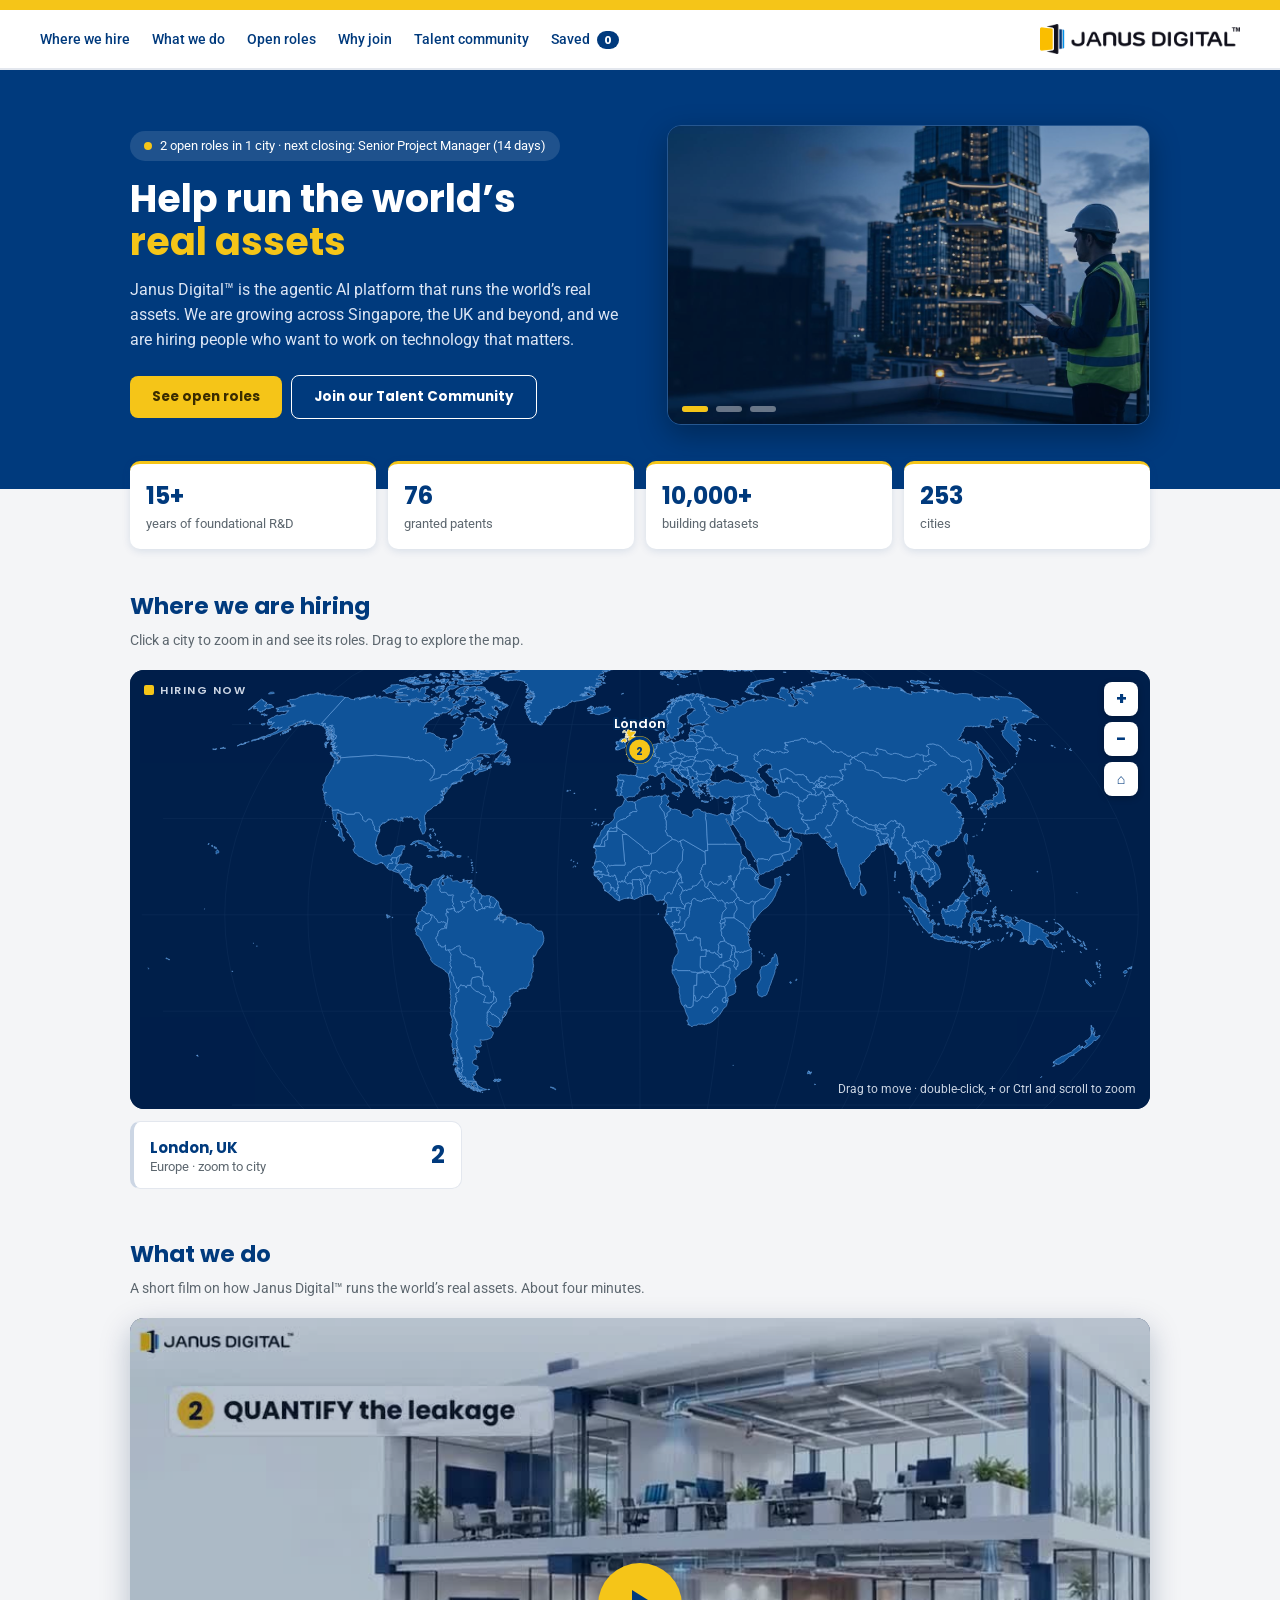
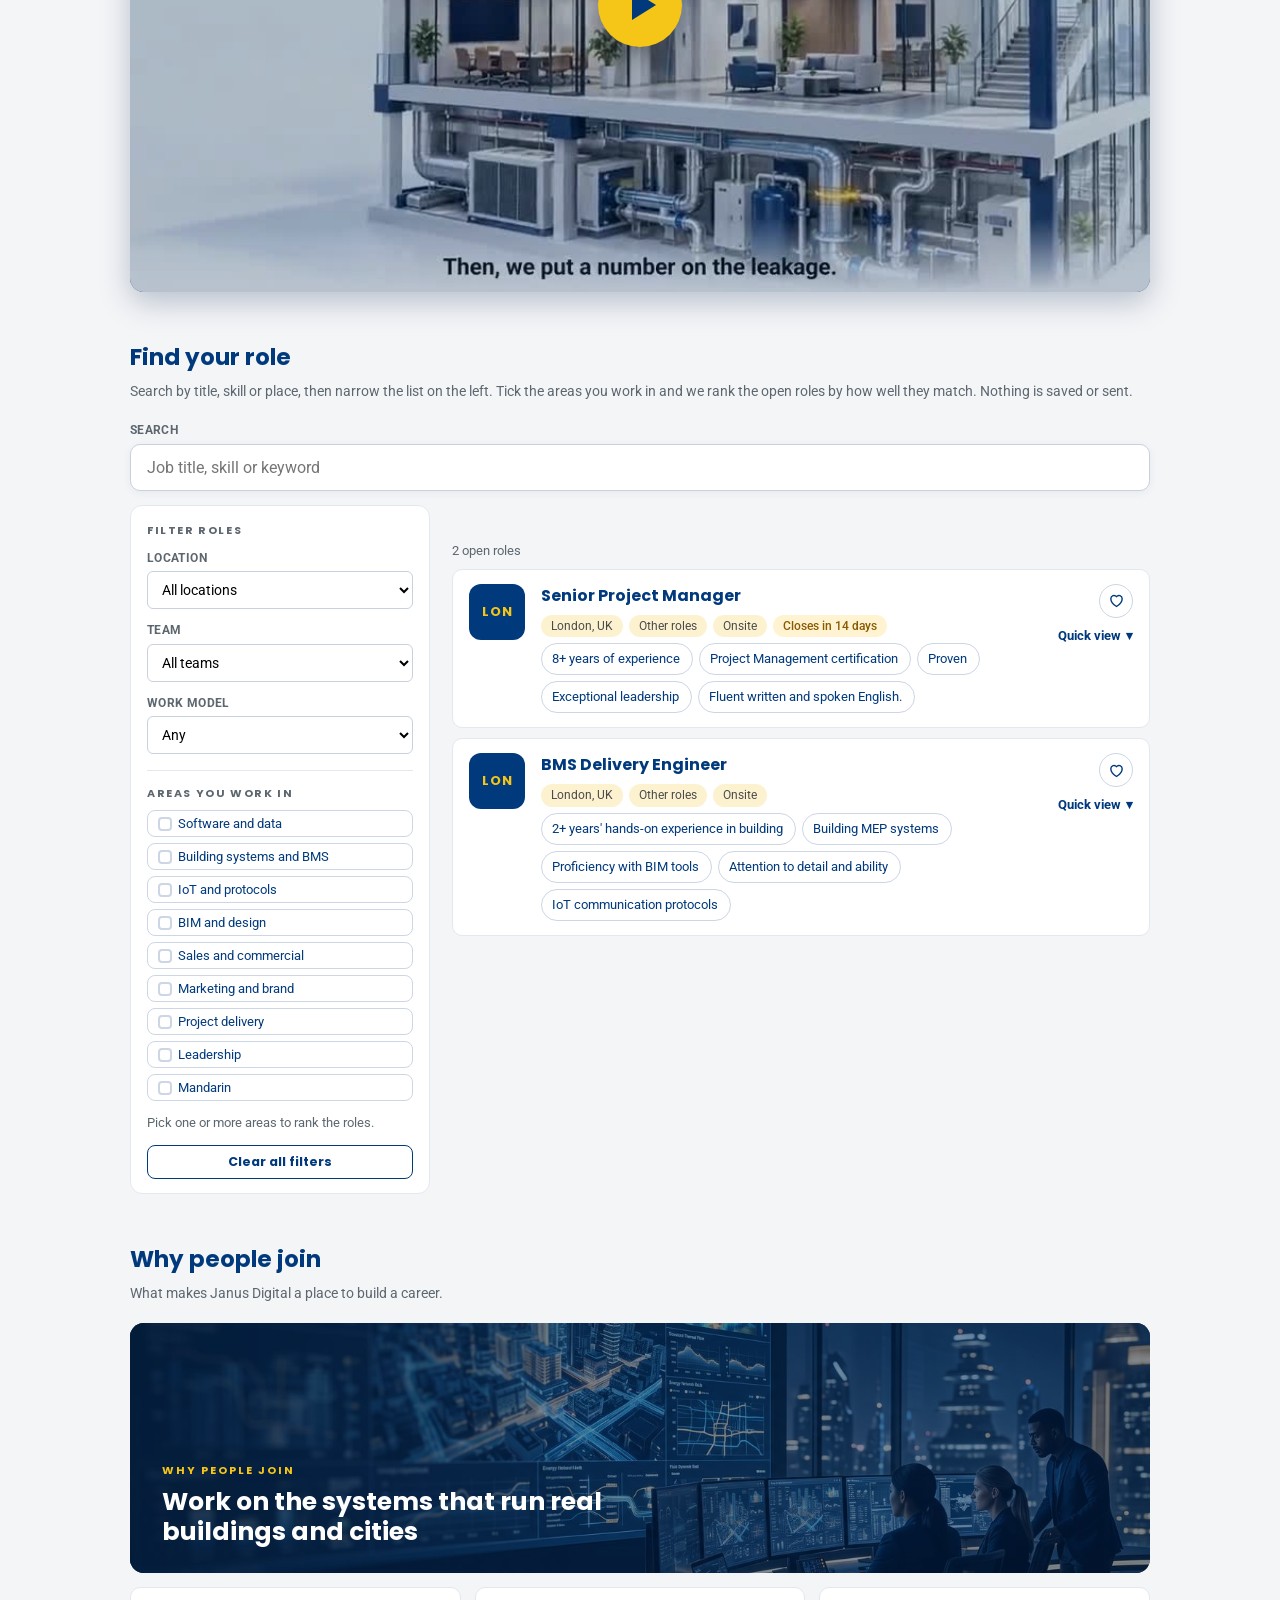
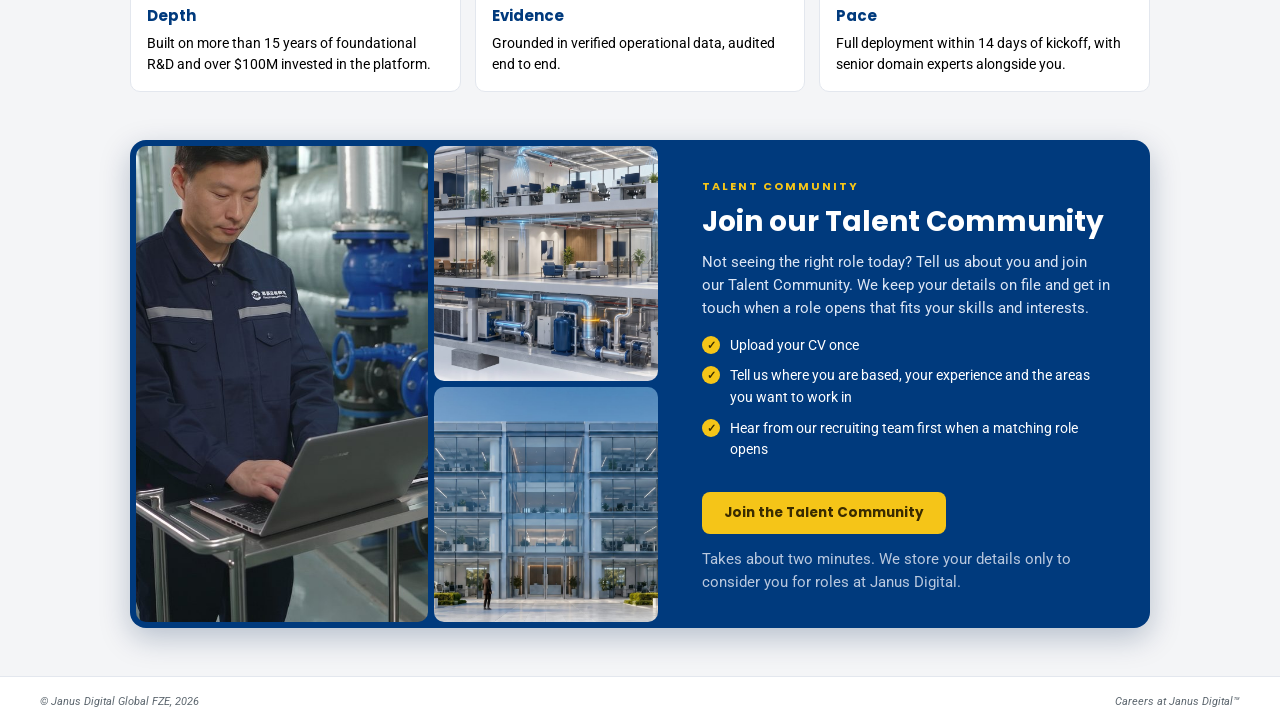
==== commit faeba143: "Publish 2 live role(s) 2026-10-28T09:35:21.369Z" ====
--- a/index.html
+++ b/index.html
@@ -1 +1 @@
-<!doctype html><html lang="en-GB"><head><meta charset="utf-8"><meta name="viewport" content="width=device-width,initial-scale=1"><title>Careers at Janus Digital | Open roles</title><meta name="description" content="Open roles at Janus Digital, the agentic AI platform that runs the world&#39;s real assets."><link rel="canonical" href="https://matthewdecastro.github.io/janus-careers/"><meta property="og:title" content="Careers at Janus Digital | Open roles"><meta property="og:description" content="Open roles at Janus Digital, the agentic AI platform that runs the world&#39;s real assets."><meta property="og:url" content="https://matthewdecastro.github.io/janus-careers/"><meta property="og:type" content="website"><meta property="og:image" content="https://matthewdecastro.github.io/janus-careers/assets/photos/p7.jpg"><meta name="twitter:card" content="summary_large_image"><link rel="icon" type="image/png" href="./assets/logo.png"><link rel="preconnect" href="https://fonts.googleapis.com"><link rel="preconnect" href="https://fonts.gstatic.com" crossorigin><link rel="stylesheet" href="https://fonts.googleapis.com/css2?family=Poppins:wght@500;600;700&family=Roboto:ital,wght@0,400;0,500;0,700;1,400&display=swap"><link rel="stylesheet" href="./assets/app.css?v=1793171119"><script type="application/ld+json">{"@context":"https://schema.org","@type":"Organization","name":"Janus Digital","url":"https://matthewdecastro.github.io/janus-careers","logo":"https://matthewdecastro.github.io/janus-careers/assets/logo.png"}</script></head><body><div id="app"><main class="wrap" style="padding-top:60px"><h1 class="sec-t">Careers at Janus Digital</h1><p class="sec-s">Help run the world&#39;s real assets. Open roles:</p><ul><li><a href="jobs/bms-delivery-engineer-a1cc/">BMS Delivery Engineer</a> &middot; United Kingdom (London)</li><li><a href="jobs/senior-project-manager-d780/">Senior Project Manager</a> &middot; United Kingdom (London)</li></ul></main><noscript><p class="wrap">Please turn on JavaScript to browse and filter our open roles.</p></noscript></div><script>window.JD_BASE="./";window.JD_DEEP="";</script><script src="./assets/roles.js?v=1793171119"></script><script src="./assets/map.js"></script><script src="./assets/app.js?v=1793171119"></script></body></html>+<!doctype html><html lang="en-GB"><head><meta charset="utf-8"><meta name="viewport" content="width=device-width,initial-scale=1"><title>Careers at Janus Digital | Open roles</title><meta name="description" content="Open roles at Janus Digital, the agentic AI platform that runs the world&#39;s real assets."><link rel="canonical" href="https://matthewdecastro.github.io/janus-careers/"><meta property="og:title" content="Careers at Janus Digital | Open roles"><meta property="og:description" content="Open roles at Janus Digital, the agentic AI platform that runs the world&#39;s real assets."><meta property="og:url" content="https://matthewdecastro.github.io/janus-careers/"><meta property="og:type" content="website"><meta property="og:image" content="https://matthewdecastro.github.io/janus-careers/assets/photos/p7.jpg"><meta name="twitter:card" content="summary_large_image"><link rel="icon" type="image/png" href="./assets/logo.png"><link rel="preconnect" href="https://fonts.googleapis.com"><link rel="preconnect" href="https://fonts.gstatic.com" crossorigin><link rel="stylesheet" href="https://fonts.googleapis.com/css2?family=Poppins:wght@500;600;700&family=Roboto:ital,wght@0,400;0,500;0,700;1,400&display=swap"><link rel="stylesheet" href="./assets/app.css?v=1793180121"><script type="application/ld+json">{"@context":"https://schema.org","@type":"Organization","name":"Janus Digital","url":"https://matthewdecastro.github.io/janus-careers","logo":"https://matthewdecastro.github.io/janus-careers/assets/logo.png"}</script></head><body><div id="app"><main class="wrap" style="padding-top:60px"><h1 class="sec-t">Careers at Janus Digital</h1><p class="sec-s">Help run the world&#39;s real assets. Open roles:</p><ul><li><a href="jobs/bms-delivery-engineer-a1cc/">BMS Delivery Engineer</a> &middot; United Kingdom (London)</li><li><a href="jobs/senior-project-manager-d780/">Senior Project Manager</a> &middot; United Kingdom (London)</li></ul></main><noscript><p class="wrap">Please turn on JavaScript to browse and filter our open roles.</p></noscript></div><script>window.JD_BASE="./";window.JD_DEEP="";</script><script src="./assets/roles.js?v=1793180121"></script><script src="./assets/map.js"></script><script src="./assets/app.js?v=1793180121"></script></body></html>
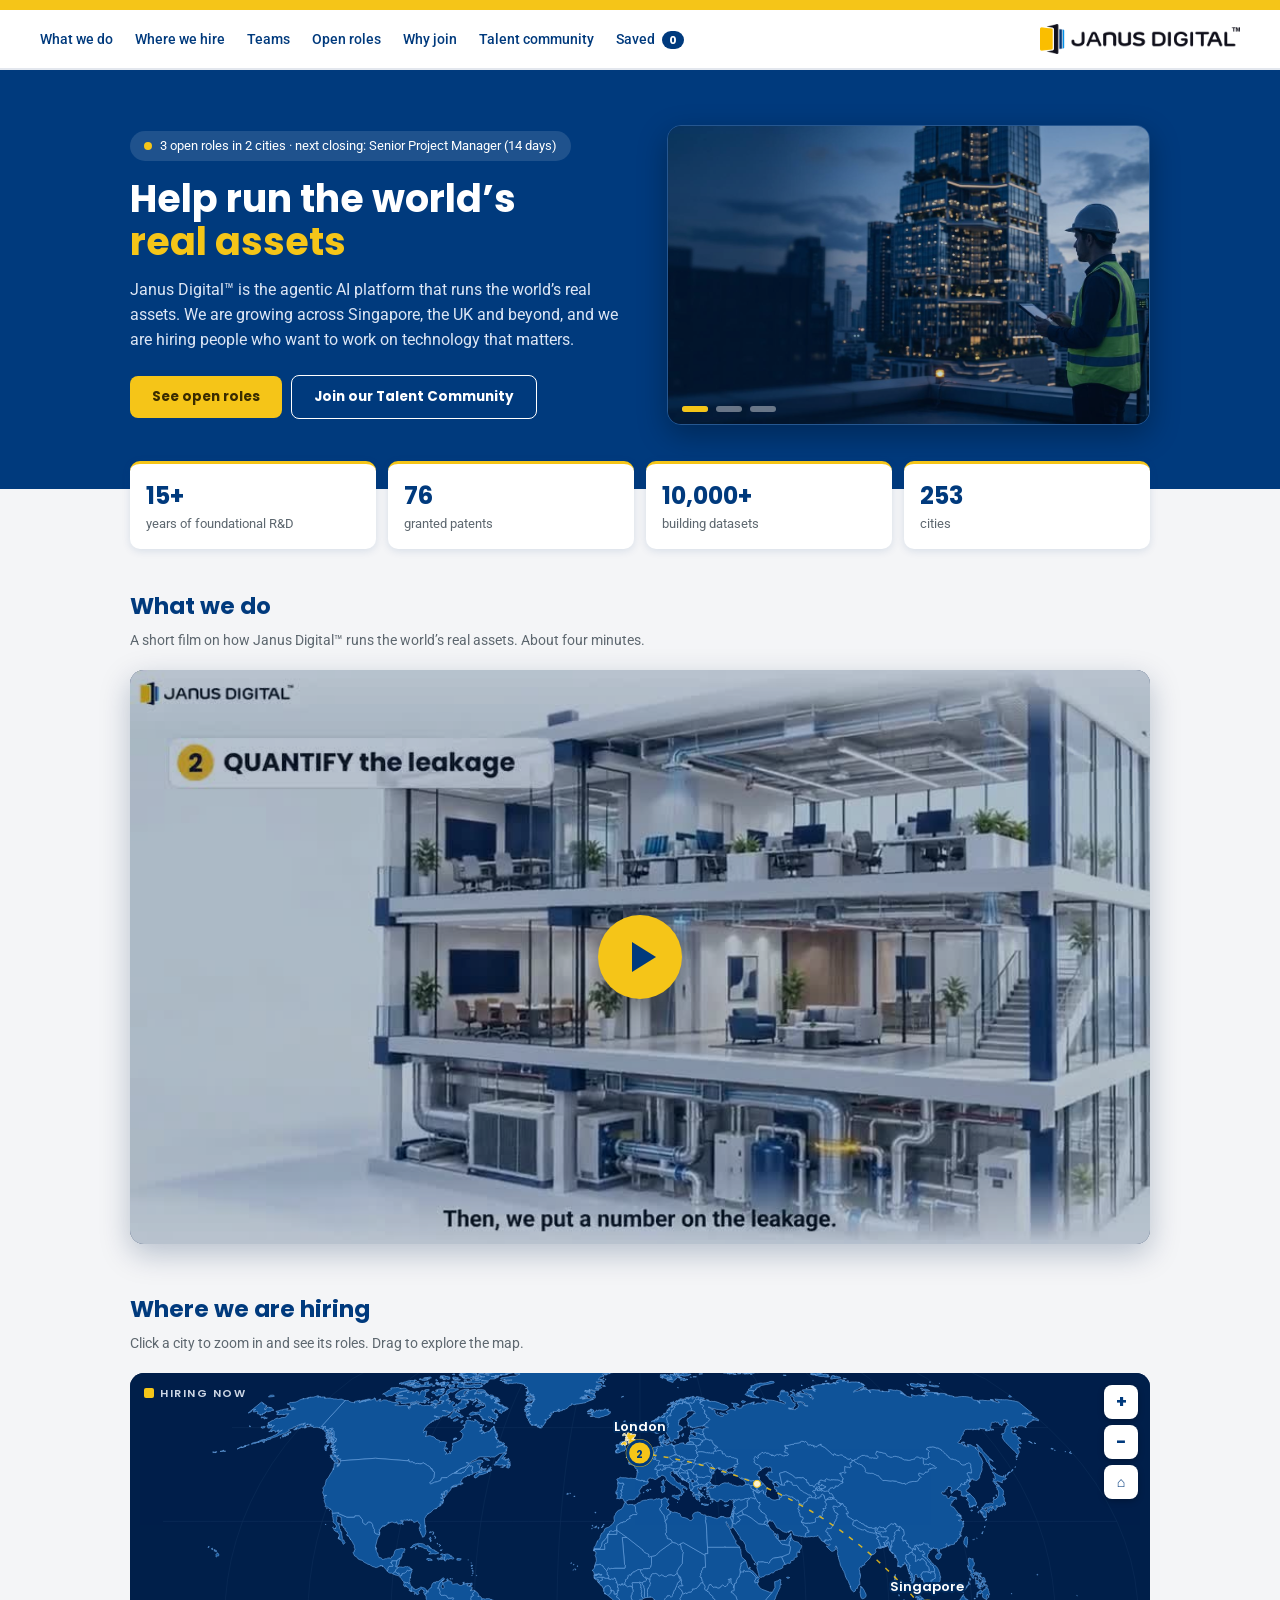
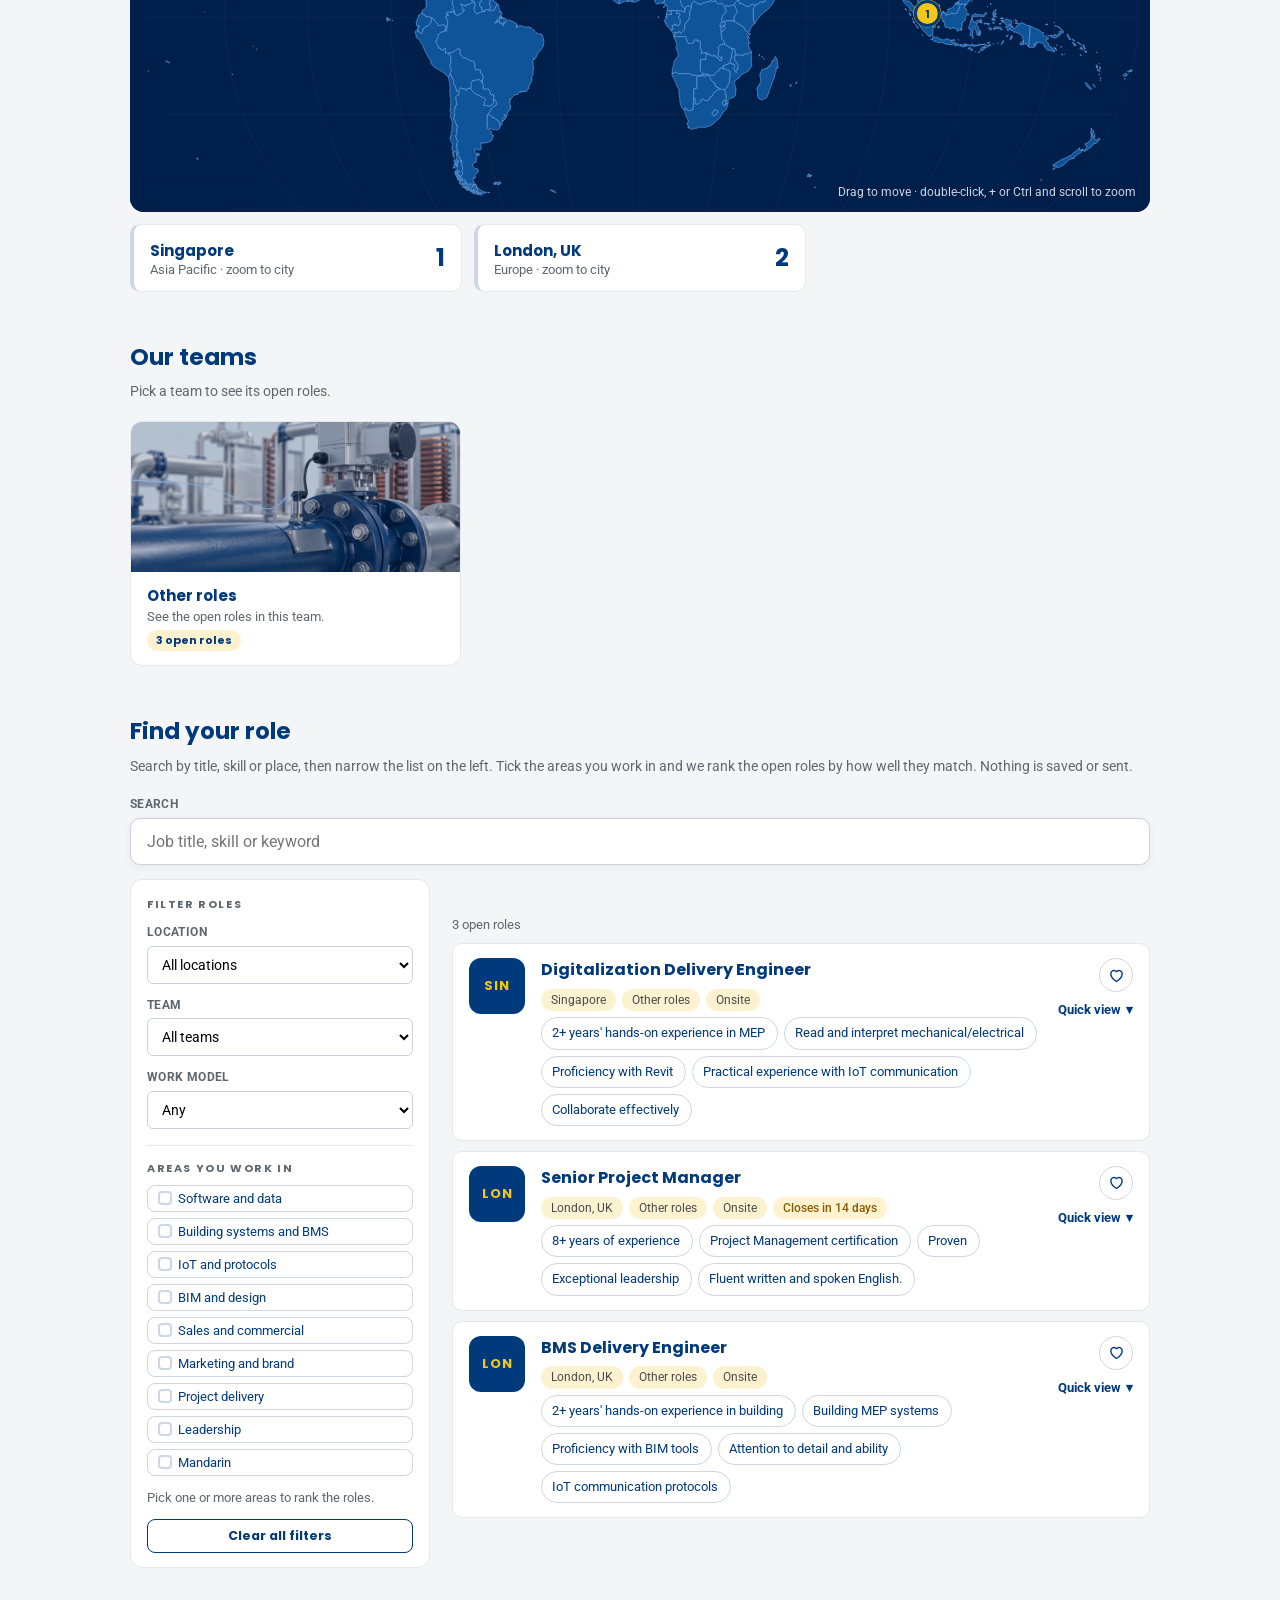
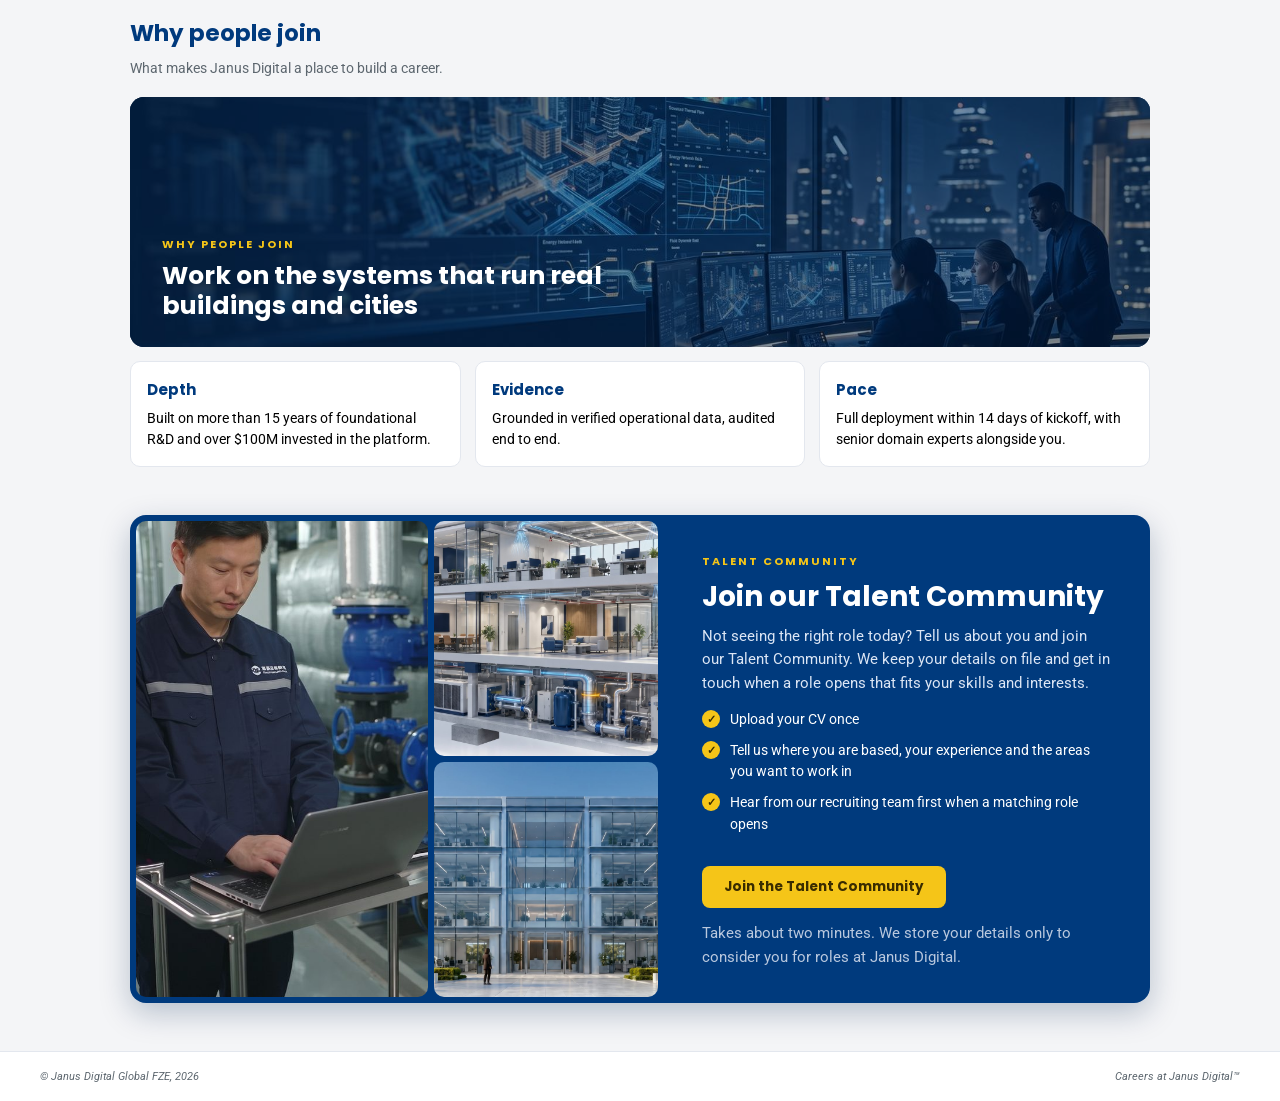
==== commit 867fa3fa: "Publish 3 live role(s) 2026-10-28T10:40:53.357Z" ====
--- a/index.html
+++ b/index.html
@@ -1 +1 @@
-<!doctype html><html lang="en-GB"><head><meta charset="utf-8"><meta name="viewport" content="width=device-width,initial-scale=1"><title>Careers at Janus Digital | Open roles</title><meta name="description" content="Open roles at Janus Digital, the agentic AI platform that runs the world&#39;s real assets."><link rel="canonical" href="https://matthewdecastro.github.io/janus-careers/"><meta property="og:title" content="Careers at Janus Digital | Open roles"><meta property="og:description" content="Open roles at Janus Digital, the agentic AI platform that runs the world&#39;s real assets."><meta property="og:url" content="https://matthewdecastro.github.io/janus-careers/"><meta property="og:type" content="website"><meta property="og:image" content="https://matthewdecastro.github.io/janus-careers/assets/photos/p7.jpg"><meta name="twitter:card" content="summary_large_image"><link rel="icon" type="image/png" href="./assets/logo.png"><link rel="preconnect" href="https://fonts.googleapis.com"><link rel="preconnect" href="https://fonts.gstatic.com" crossorigin><link rel="stylesheet" href="https://fonts.googleapis.com/css2?family=Poppins:wght@500;600;700&family=Roboto:ital,wght@0,400;0,500;0,700;1,400&display=swap"><link rel="stylesheet" href="./assets/app.css?v=1793180121"><script type="application/ld+json">{"@context":"https://schema.org","@type":"Organization","name":"Janus Digital","url":"https://matthewdecastro.github.io/janus-careers","logo":"https://matthewdecastro.github.io/janus-careers/assets/logo.png"}</script></head><body><div id="app"><main class="wrap" style="padding-top:60px"><h1 class="sec-t">Careers at Janus Digital</h1><p class="sec-s">Help run the world&#39;s real assets. Open roles:</p><ul><li><a href="jobs/bms-delivery-engineer-a1cc/">BMS Delivery Engineer</a> &middot; United Kingdom (London)</li><li><a href="jobs/senior-project-manager-d780/">Senior Project Manager</a> &middot; United Kingdom (London)</li></ul></main><noscript><p class="wrap">Please turn on JavaScript to browse and filter our open roles.</p></noscript></div><script>window.JD_BASE="./";window.JD_DEEP="";</script><script src="./assets/roles.js?v=1793180121"></script><script src="./assets/map.js"></script><script src="./assets/app.js?v=1793180121"></script></body></html>+<!doctype html><html lang="en-GB"><head><meta charset="utf-8"><meta name="viewport" content="width=device-width,initial-scale=1"><title>Careers at Janus Digital | Open roles</title><meta name="description" content="Open roles at Janus Digital, the agentic AI platform that runs the world&#39;s real assets."><link rel="canonical" href="https://matthewdecastro.github.io/janus-careers/"><meta property="og:title" content="Careers at Janus Digital | Open roles"><meta property="og:description" content="Open roles at Janus Digital, the agentic AI platform that runs the world&#39;s real assets."><meta property="og:url" content="https://matthewdecastro.github.io/janus-careers/"><meta property="og:type" content="website"><meta property="og:image" content="https://matthewdecastro.github.io/janus-careers/assets/photos/p7.jpg"><meta name="twitter:card" content="summary_large_image"><link rel="icon" type="image/png" href="./assets/logo.png"><link rel="preconnect" href="https://fonts.googleapis.com"><link rel="preconnect" href="https://fonts.gstatic.com" crossorigin><link rel="stylesheet" href="https://fonts.googleapis.com/css2?family=Poppins:wght@500;600;700&family=Roboto:ital,wght@0,400;0,500;0,700;1,400&display=swap"><link rel="stylesheet" href="./assets/app.css?v=1793184053"><script type="application/ld+json">{"@context":"https://schema.org","@type":"Organization","name":"Janus Digital","url":"https://matthewdecastro.github.io/janus-careers","logo":"https://matthewdecastro.github.io/janus-careers/assets/logo.png"}</script></head><body><div id="app"><main class="wrap" style="padding-top:60px"><h1 class="sec-t">Careers at Janus Digital</h1><p class="sec-s">Help run the world&#39;s real assets. Open roles:</p><ul><li><a href="jobs/bms-delivery-engineer-a1cc/">BMS Delivery Engineer</a> &middot; United Kingdom (London)</li><li><a href="jobs/digitalization-delivery-engineer-2e79/">Digitalization Delivery Engineer</a> &middot; SINGAPORE</li><li><a href="jobs/senior-project-manager-d780/">Senior Project Manager</a> &middot; United Kingdom (London)</li></ul></main><noscript><p class="wrap">Please turn on JavaScript to browse and filter our open roles.</p></noscript></div><script>window.JD_BASE="./";window.JD_DEEP="";</script><script src="./assets/roles.js?v=1793184053"></script><script src="./assets/map.js"></script><script src="./assets/app.js?v=1793184053"></script></body></html>
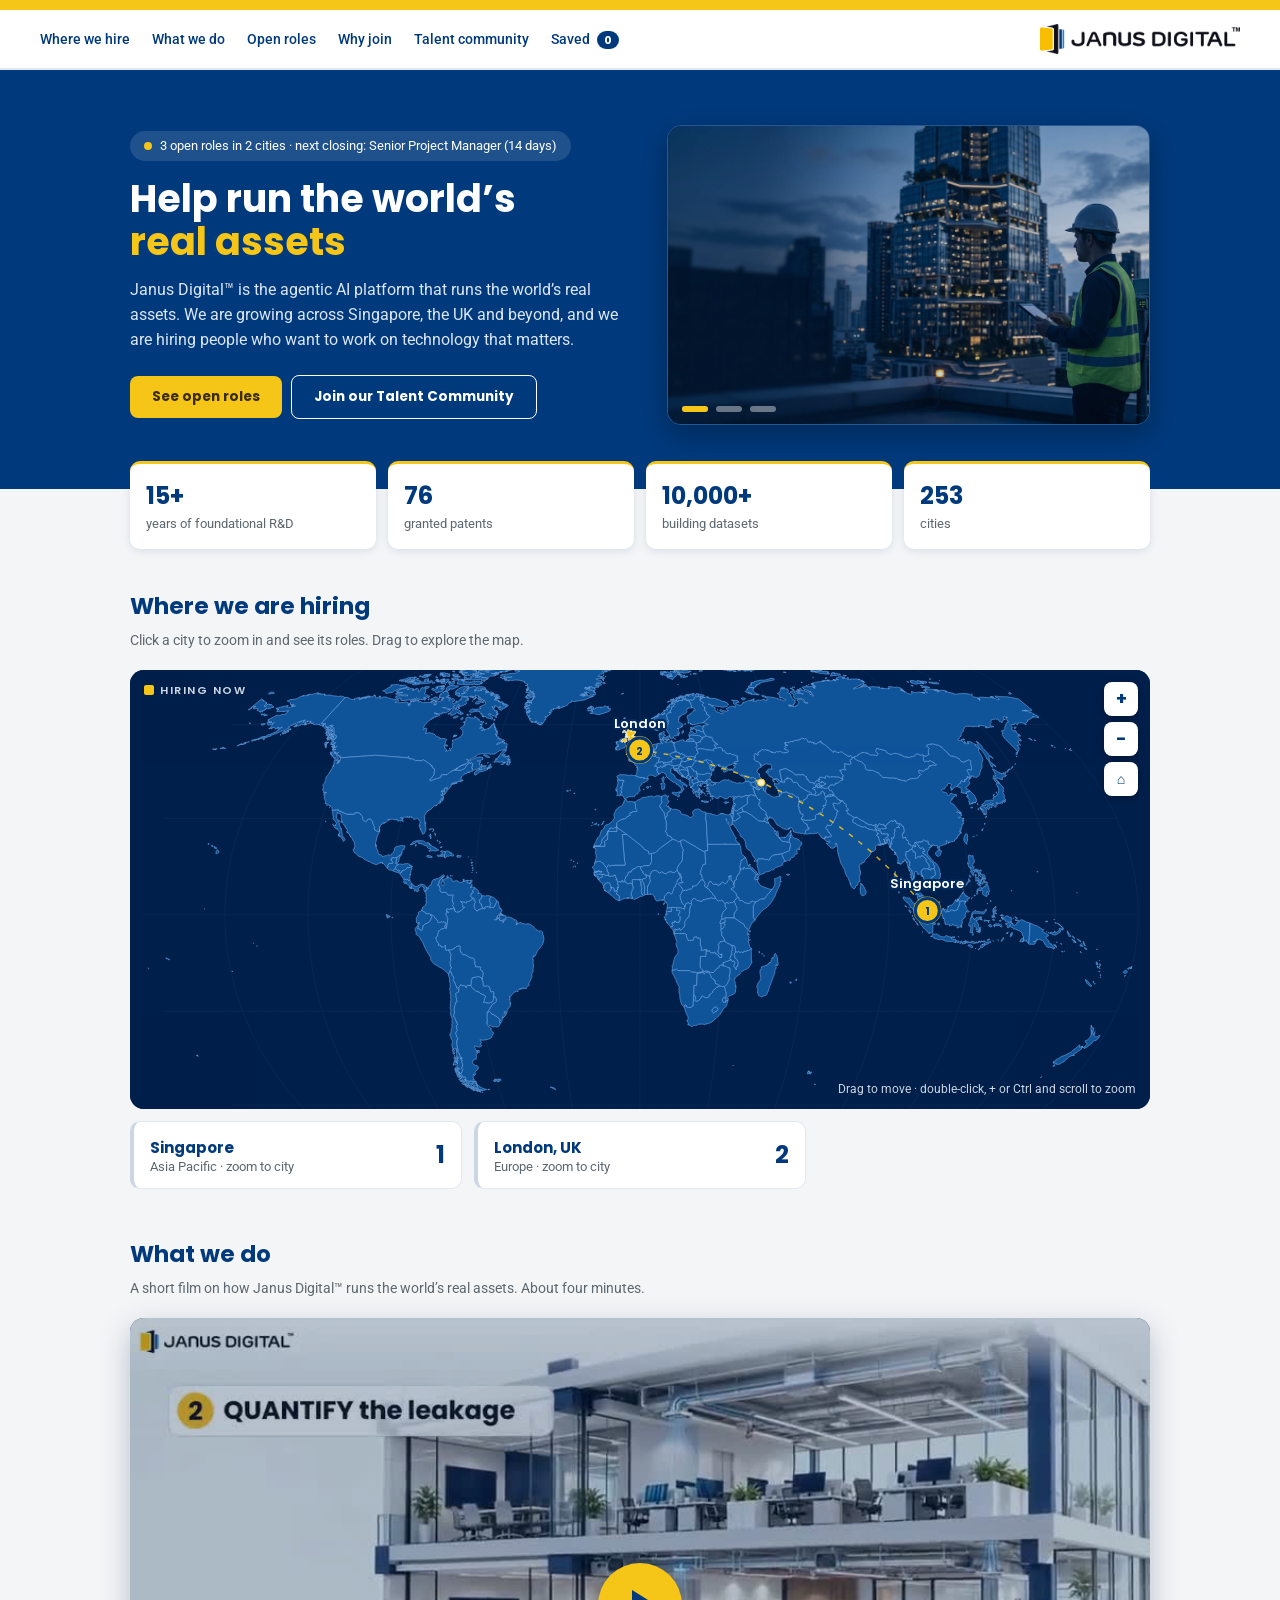
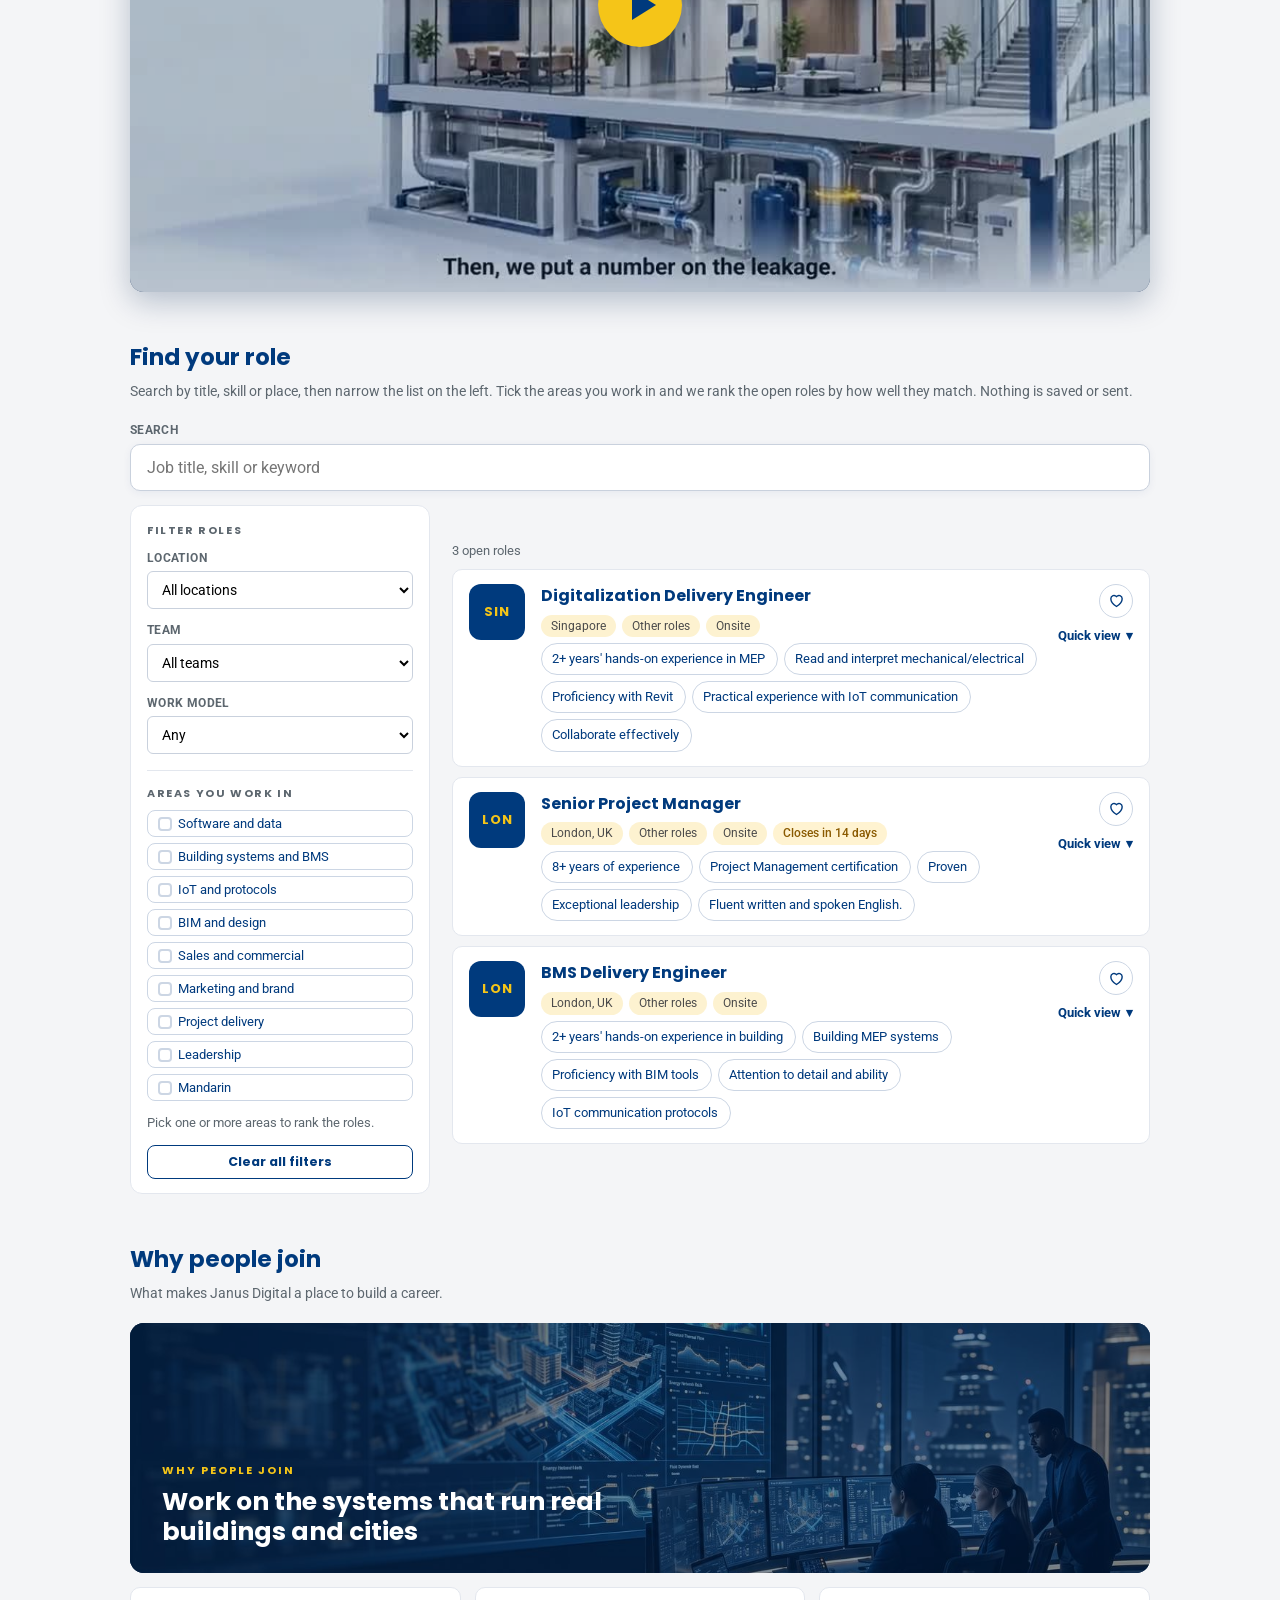
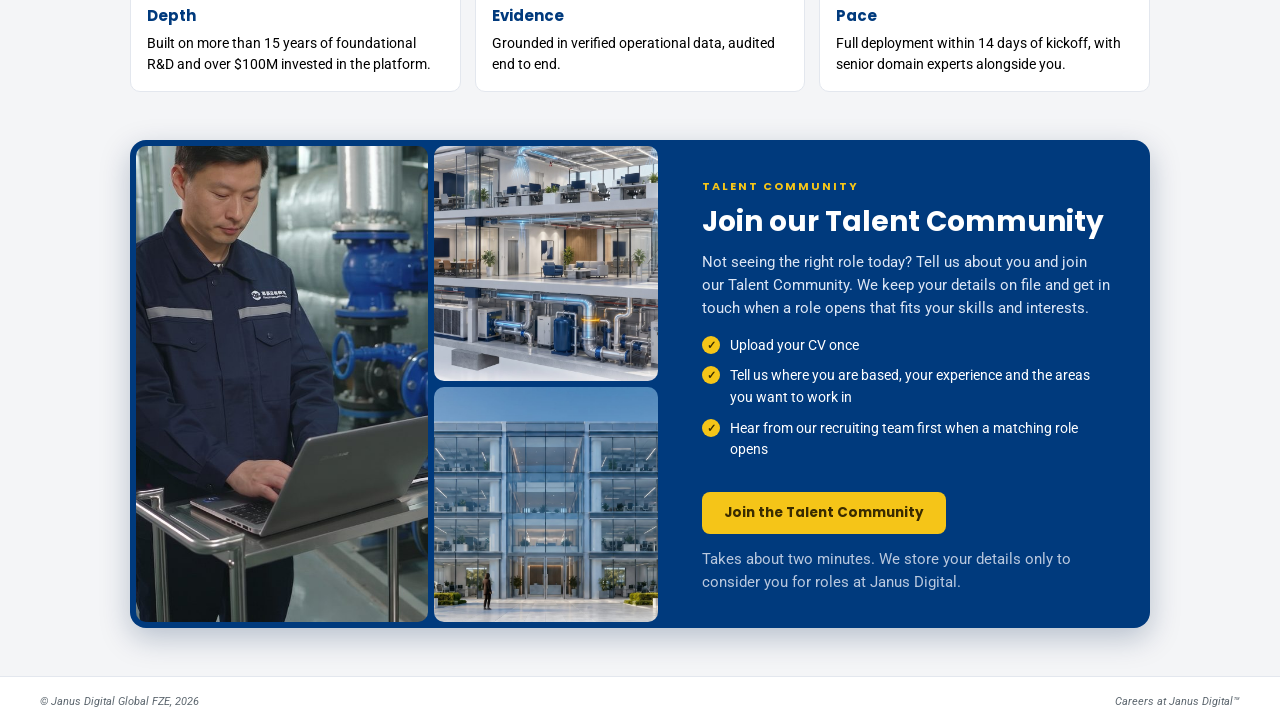
==== commit f1ffa7b6: "Publish 3 live role(s) 2026-10-28T10:50:22.067Z" ====
--- a/index.html
+++ b/index.html
@@ -1 +1 @@
-<!doctype html><html lang="en-GB"><head><meta charset="utf-8"><meta name="viewport" content="width=device-width,initial-scale=1"><title>Careers at Janus Digital | Open roles</title><meta name="description" content="Open roles at Janus Digital, the agentic AI platform that runs the world&#39;s real assets."><link rel="canonical" href="https://matthewdecastro.github.io/janus-careers/"><meta property="og:title" content="Careers at Janus Digital | Open roles"><meta property="og:description" content="Open roles at Janus Digital, the agentic AI platform that runs the world&#39;s real assets."><meta property="og:url" content="https://matthewdecastro.github.io/janus-careers/"><meta property="og:type" content="website"><meta property="og:image" content="https://matthewdecastro.github.io/janus-careers/assets/photos/p7.jpg"><meta name="twitter:card" content="summary_large_image"><link rel="icon" type="image/png" href="./assets/logo.png"><link rel="preconnect" href="https://fonts.googleapis.com"><link rel="preconnect" href="https://fonts.gstatic.com" crossorigin><link rel="stylesheet" href="https://fonts.googleapis.com/css2?family=Poppins:wght@500;600;700&family=Roboto:ital,wght@0,400;0,500;0,700;1,400&display=swap"><link rel="stylesheet" href="./assets/app.css?v=1793184053"><script type="application/ld+json">{"@context":"https://schema.org","@type":"Organization","name":"Janus Digital","url":"https://matthewdecastro.github.io/janus-careers","logo":"https://matthewdecastro.github.io/janus-careers/assets/logo.png"}</script></head><body><div id="app"><main class="wrap" style="padding-top:60px"><h1 class="sec-t">Careers at Janus Digital</h1><p class="sec-s">Help run the world&#39;s real assets. Open roles:</p><ul><li><a href="jobs/bms-delivery-engineer-a1cc/">BMS Delivery Engineer</a> &middot; United Kingdom (London)</li><li><a href="jobs/digitalization-delivery-engineer-2e79/">Digitalization Delivery Engineer</a> &middot; SINGAPORE</li><li><a href="jobs/senior-project-manager-d780/">Senior Project Manager</a> &middot; United Kingdom (London)</li></ul></main><noscript><p class="wrap">Please turn on JavaScript to browse and filter our open roles.</p></noscript></div><script>window.JD_BASE="./";window.JD_DEEP="";</script><script src="./assets/roles.js?v=1793184053"></script><script src="./assets/map.js"></script><script src="./assets/app.js?v=1793184053"></script></body></html>+<!doctype html><html lang="en-GB"><head><meta charset="utf-8"><meta name="viewport" content="width=device-width,initial-scale=1"><title>Careers at Janus Digital | Open roles</title><meta name="description" content="Open roles at Janus Digital, the agentic AI platform that runs the world&#39;s real assets."><link rel="canonical" href="https://matthewdecastro.github.io/janus-careers/"><meta property="og:title" content="Careers at Janus Digital | Open roles"><meta property="og:description" content="Open roles at Janus Digital, the agentic AI platform that runs the world&#39;s real assets."><meta property="og:url" content="https://matthewdecastro.github.io/janus-careers/"><meta property="og:type" content="website"><meta property="og:image" content="https://matthewdecastro.github.io/janus-careers/assets/photos/p7.jpg"><meta name="twitter:card" content="summary_large_image"><link rel="icon" type="image/png" href="./assets/logo.png"><link rel="preconnect" href="https://fonts.googleapis.com"><link rel="preconnect" href="https://fonts.gstatic.com" crossorigin><link rel="stylesheet" href="https://fonts.googleapis.com/css2?family=Poppins:wght@500;600;700&family=Roboto:ital,wght@0,400;0,500;0,700;1,400&display=swap"><link rel="stylesheet" href="./assets/app.css?v=1793184622"><script type="application/ld+json">{"@context":"https://schema.org","@type":"Organization","name":"Janus Digital","url":"https://matthewdecastro.github.io/janus-careers","logo":"https://matthewdecastro.github.io/janus-careers/assets/logo.png"}</script></head><body><div id="app"><main class="wrap" style="padding-top:60px"><h1 class="sec-t">Careers at Janus Digital</h1><p class="sec-s">Help run the world&#39;s real assets. Open roles:</p><ul><li><a href="jobs/bms-delivery-engineer-a1cc/">BMS Delivery Engineer</a> &middot; United Kingdom (London)</li><li><a href="jobs/digitalization-delivery-engineer-2e79/">Digitalization Delivery Engineer</a> &middot; SINGAPORE</li><li><a href="jobs/senior-project-manager-d780/">Senior Project Manager</a> &middot; United Kingdom (London)</li></ul></main><noscript><p class="wrap">Please turn on JavaScript to browse and filter our open roles.</p></noscript></div><script>window.JD_BASE="./";window.JD_DEEP="";</script><script src="./assets/roles.js?v=1793184622"></script><script src="./assets/map.js"></script><script src="./assets/app.js?v=1793184622"></script></body></html>
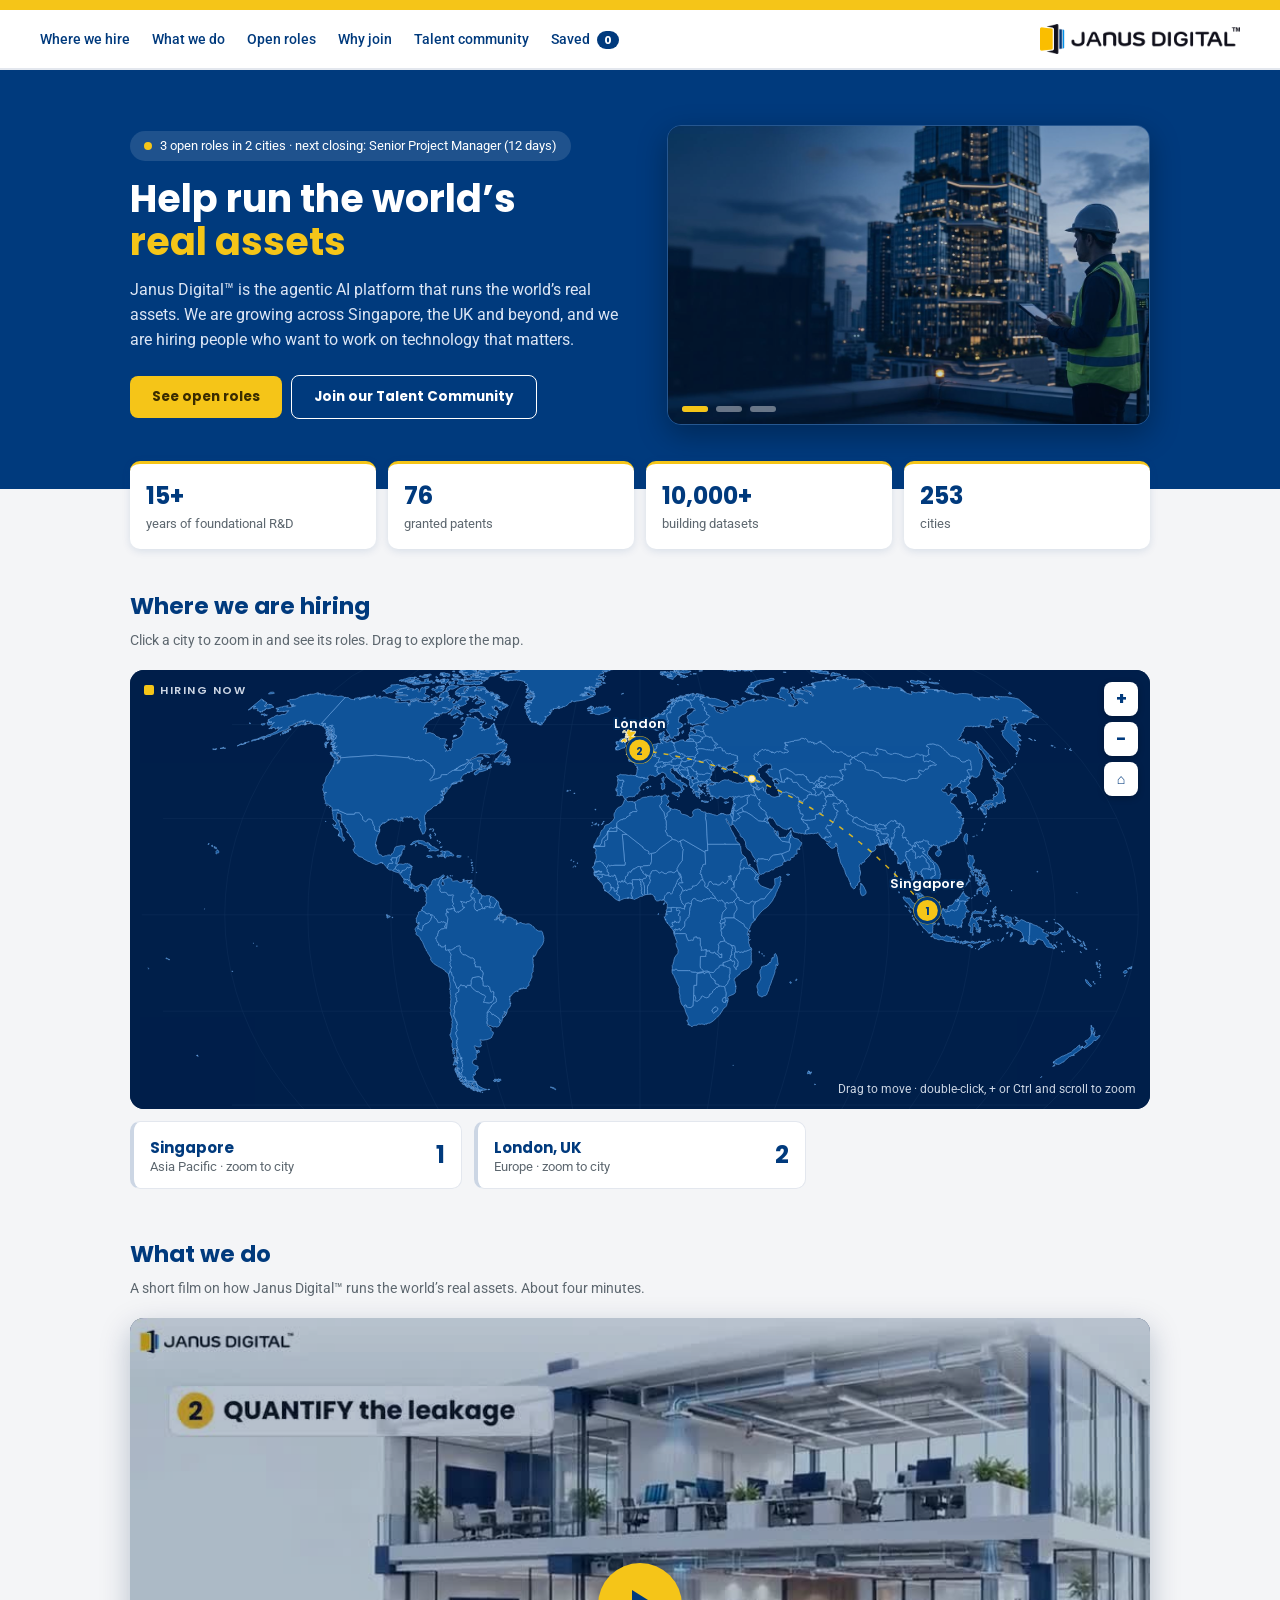
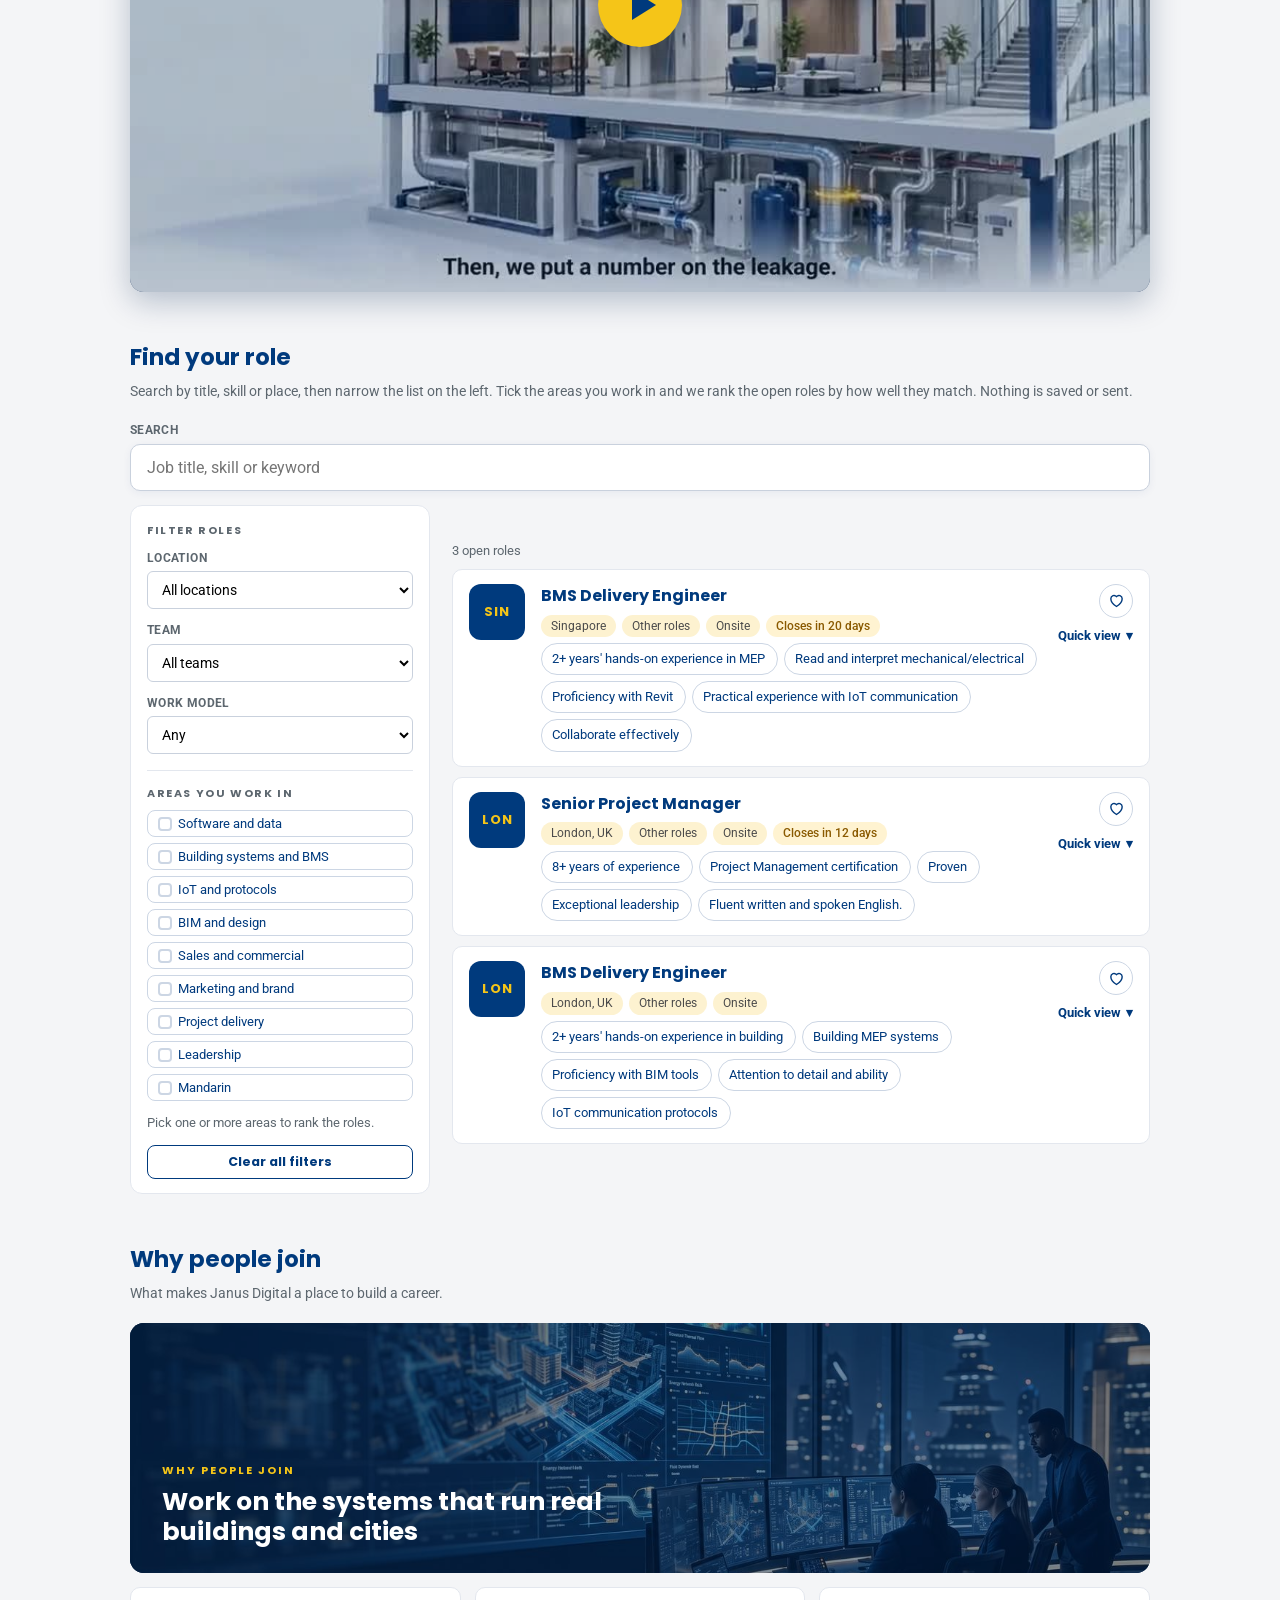
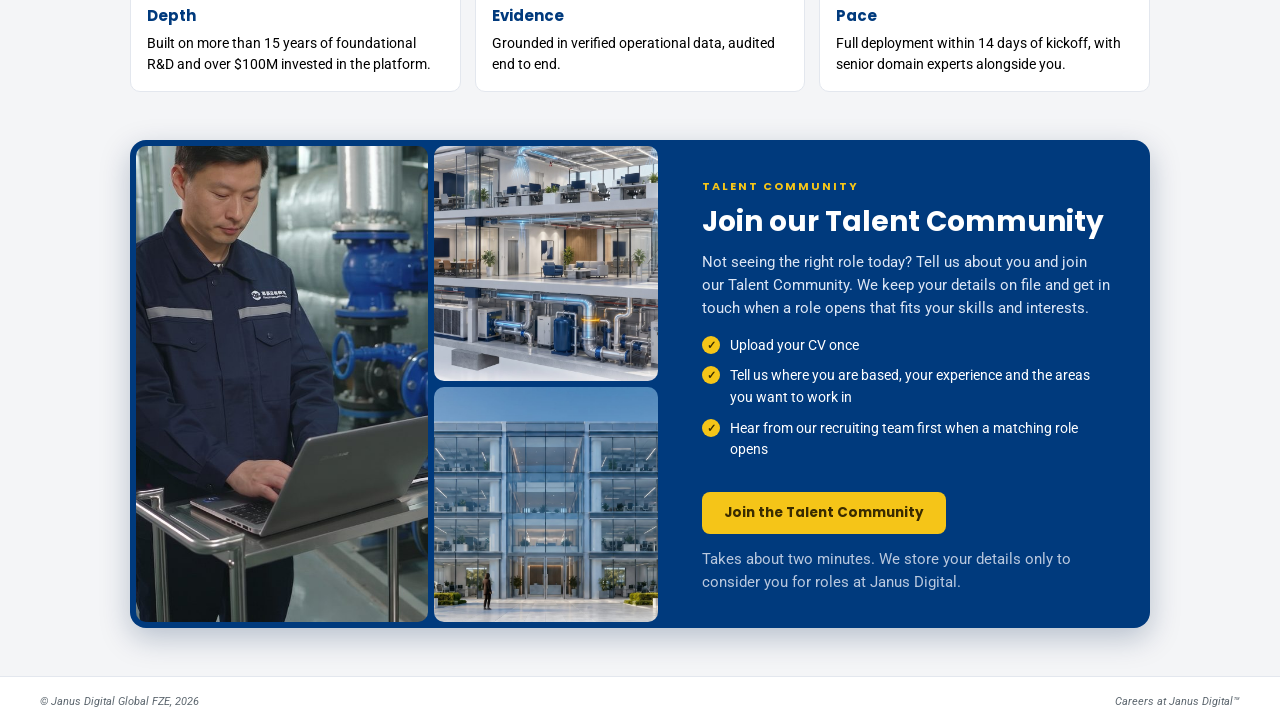
==== commit 19640123: "Publish 3 live role(s) 2026-10-30T07:50:20.658Z" ====
--- a/index.html
+++ b/index.html
@@ -1 +1 @@
-<!doctype html><html lang="en-GB"><head><meta charset="utf-8"><meta name="viewport" content="width=device-width,initial-scale=1"><title>Careers at Janus Digital | Open roles</title><meta name="description" content="Open roles at Janus Digital, the agentic AI platform that runs the world&#39;s real assets."><link rel="canonical" href="https://matthewdecastro.github.io/janus-careers/"><meta property="og:title" content="Careers at Janus Digital | Open roles"><meta property="og:description" content="Open roles at Janus Digital, the agentic AI platform that runs the world&#39;s real assets."><meta property="og:url" content="https://matthewdecastro.github.io/janus-careers/"><meta property="og:type" content="website"><meta property="og:image" content="https://matthewdecastro.github.io/janus-careers/assets/photos/p7.jpg"><meta name="twitter:card" content="summary_large_image"><link rel="icon" type="image/png" href="./assets/logo.png"><link rel="preconnect" href="https://fonts.googleapis.com"><link rel="preconnect" href="https://fonts.gstatic.com" crossorigin><link rel="stylesheet" href="https://fonts.googleapis.com/css2?family=Poppins:wght@500;600;700&family=Roboto:ital,wght@0,400;0,500;0,700;1,400&display=swap"><link rel="stylesheet" href="./assets/app.css?v=1793184622"><script type="application/ld+json">{"@context":"https://schema.org","@type":"Organization","name":"Janus Digital","url":"https://matthewdecastro.github.io/janus-careers","logo":"https://matthewdecastro.github.io/janus-careers/assets/logo.png"}</script></head><body><div id="app"><main class="wrap" style="padding-top:60px"><h1 class="sec-t">Careers at Janus Digital</h1><p class="sec-s">Help run the world&#39;s real assets. Open roles:</p><ul><li><a href="jobs/bms-delivery-engineer-a1cc/">BMS Delivery Engineer</a> &middot; United Kingdom (London)</li><li><a href="jobs/digitalization-delivery-engineer-2e79/">Digitalization Delivery Engineer</a> &middot; SINGAPORE</li><li><a href="jobs/senior-project-manager-d780/">Senior Project Manager</a> &middot; United Kingdom (London)</li></ul></main><noscript><p class="wrap">Please turn on JavaScript to browse and filter our open roles.</p></noscript></div><script>window.JD_BASE="./";window.JD_DEEP="";</script><script src="./assets/roles.js?v=1793184622"></script><script src="./assets/map.js"></script><script src="./assets/app.js?v=1793184622"></script></body></html>+<!doctype html><html lang="en-GB"><head><meta charset="utf-8"><meta name="viewport" content="width=device-width,initial-scale=1"><title>Careers at Janus Digital | Open roles</title><meta name="description" content="Open roles at Janus Digital, the agentic AI platform that runs the world&#39;s real assets."><link rel="canonical" href="https://matthewdecastro.github.io/janus-careers/"><meta property="og:title" content="Careers at Janus Digital | Open roles"><meta property="og:description" content="Open roles at Janus Digital, the agentic AI platform that runs the world&#39;s real assets."><meta property="og:url" content="https://matthewdecastro.github.io/janus-careers/"><meta property="og:type" content="website"><meta property="og:image" content="https://matthewdecastro.github.io/janus-careers/assets/photos/p7.jpg"><meta name="twitter:card" content="summary_large_image"><link rel="icon" type="image/png" href="./assets/logo.png"><link rel="preconnect" href="https://fonts.googleapis.com"><link rel="preconnect" href="https://fonts.gstatic.com" crossorigin><link rel="stylesheet" href="https://fonts.googleapis.com/css2?family=Poppins:wght@500;600;700&family=Roboto:ital,wght@0,400;0,500;0,700;1,400&display=swap"><link rel="stylesheet" href="./assets/app.css?v=1793346620"><script type="application/ld+json">{"@context":"https://schema.org","@type":"Organization","name":"Janus Digital","url":"https://matthewdecastro.github.io/janus-careers","logo":"https://matthewdecastro.github.io/janus-careers/assets/logo.png"}</script></head><body><div id="app"><main class="wrap" style="padding-top:60px"><h1 class="sec-t">Careers at Janus Digital</h1><p class="sec-s">Help run the world&#39;s real assets. Open roles:</p><ul><li><a href="jobs/digitalization-delivery-engineer-2e79/">BMS Delivery Engineer</a> &middot; SINGAPORE</li><li><a href="jobs/bms-delivery-engineer-a1cc/">BMS Delivery Engineer</a> &middot; United Kingdom (London)</li><li><a href="jobs/senior-project-manager-d780/">Senior Project Manager</a> &middot; United Kingdom (London)</li></ul></main><noscript><p class="wrap">Please turn on JavaScript to browse and filter our open roles.</p></noscript></div><script>window.JD_BASE="./";window.JD_DEEP="";</script><script src="./assets/roles.js?v=1793346620"></script><script src="./assets/map.js"></script><script src="./assets/app.js?v=1793346620"></script></body></html>
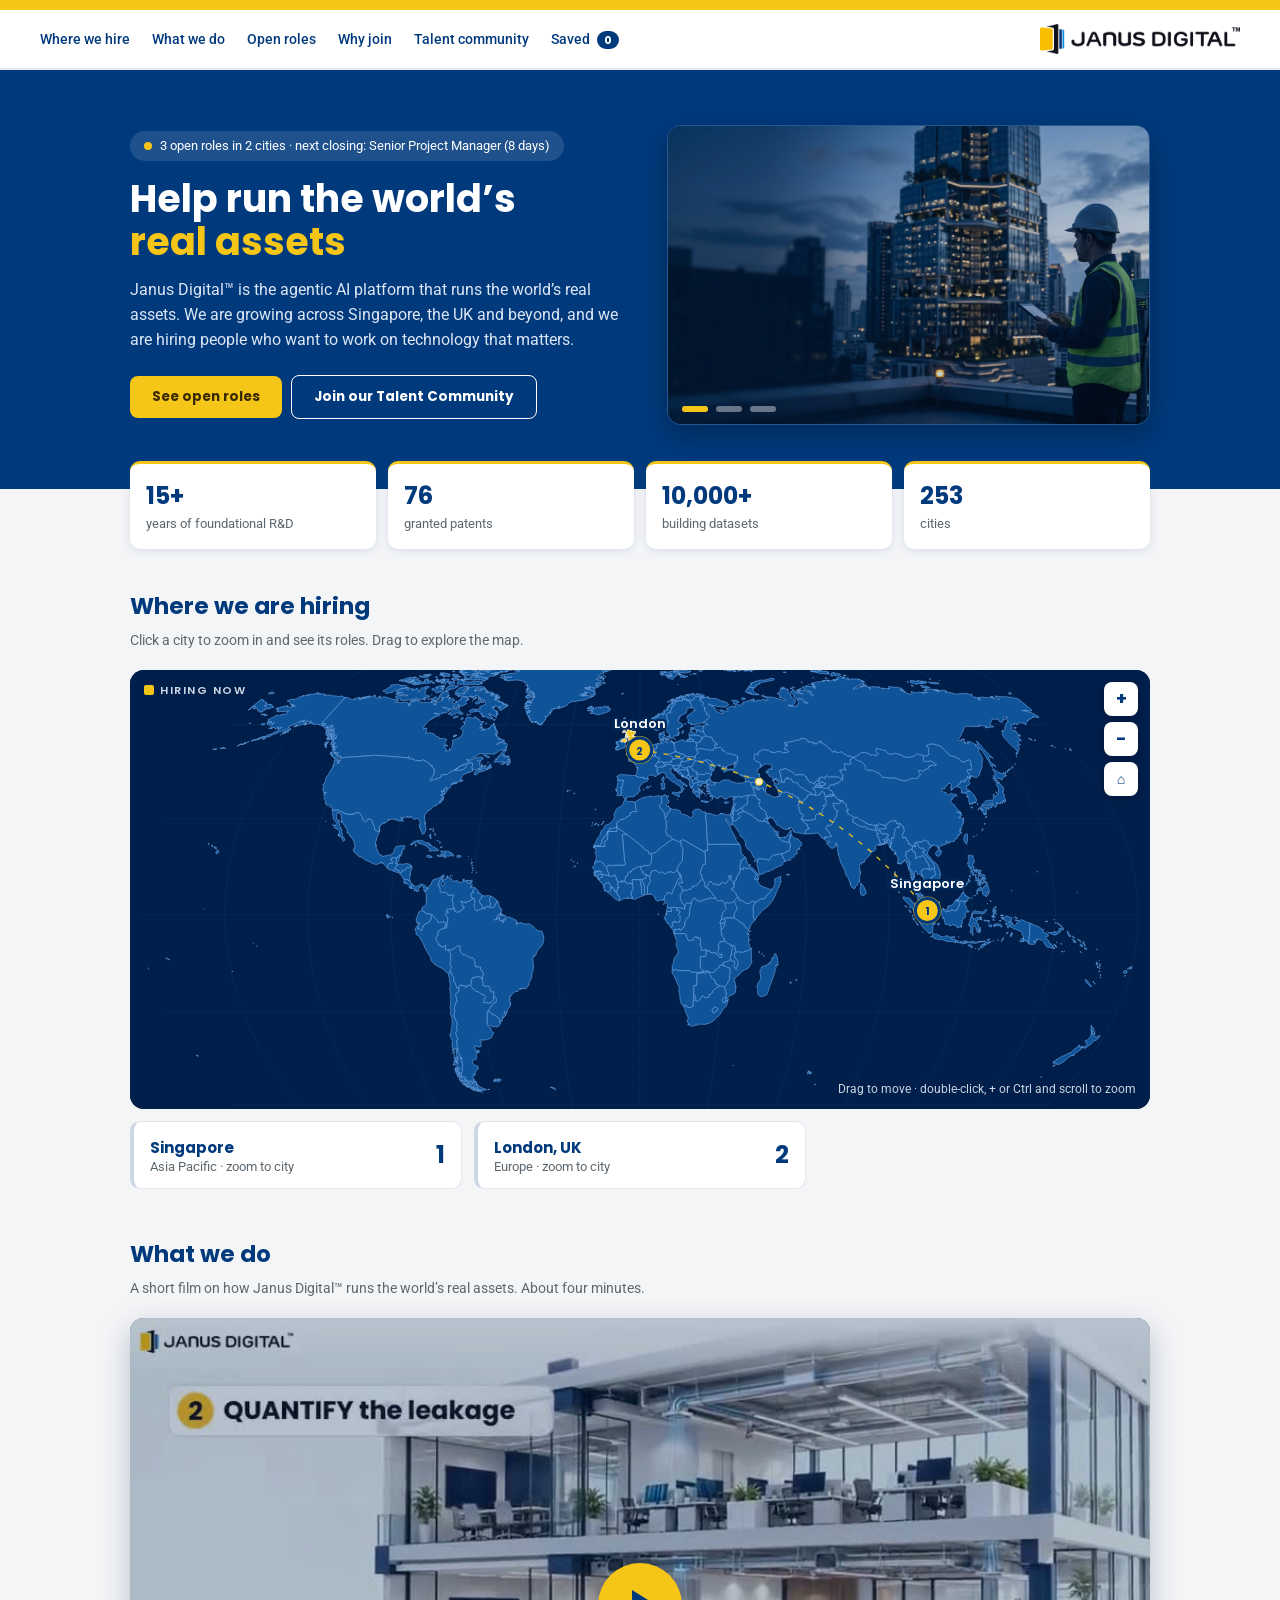
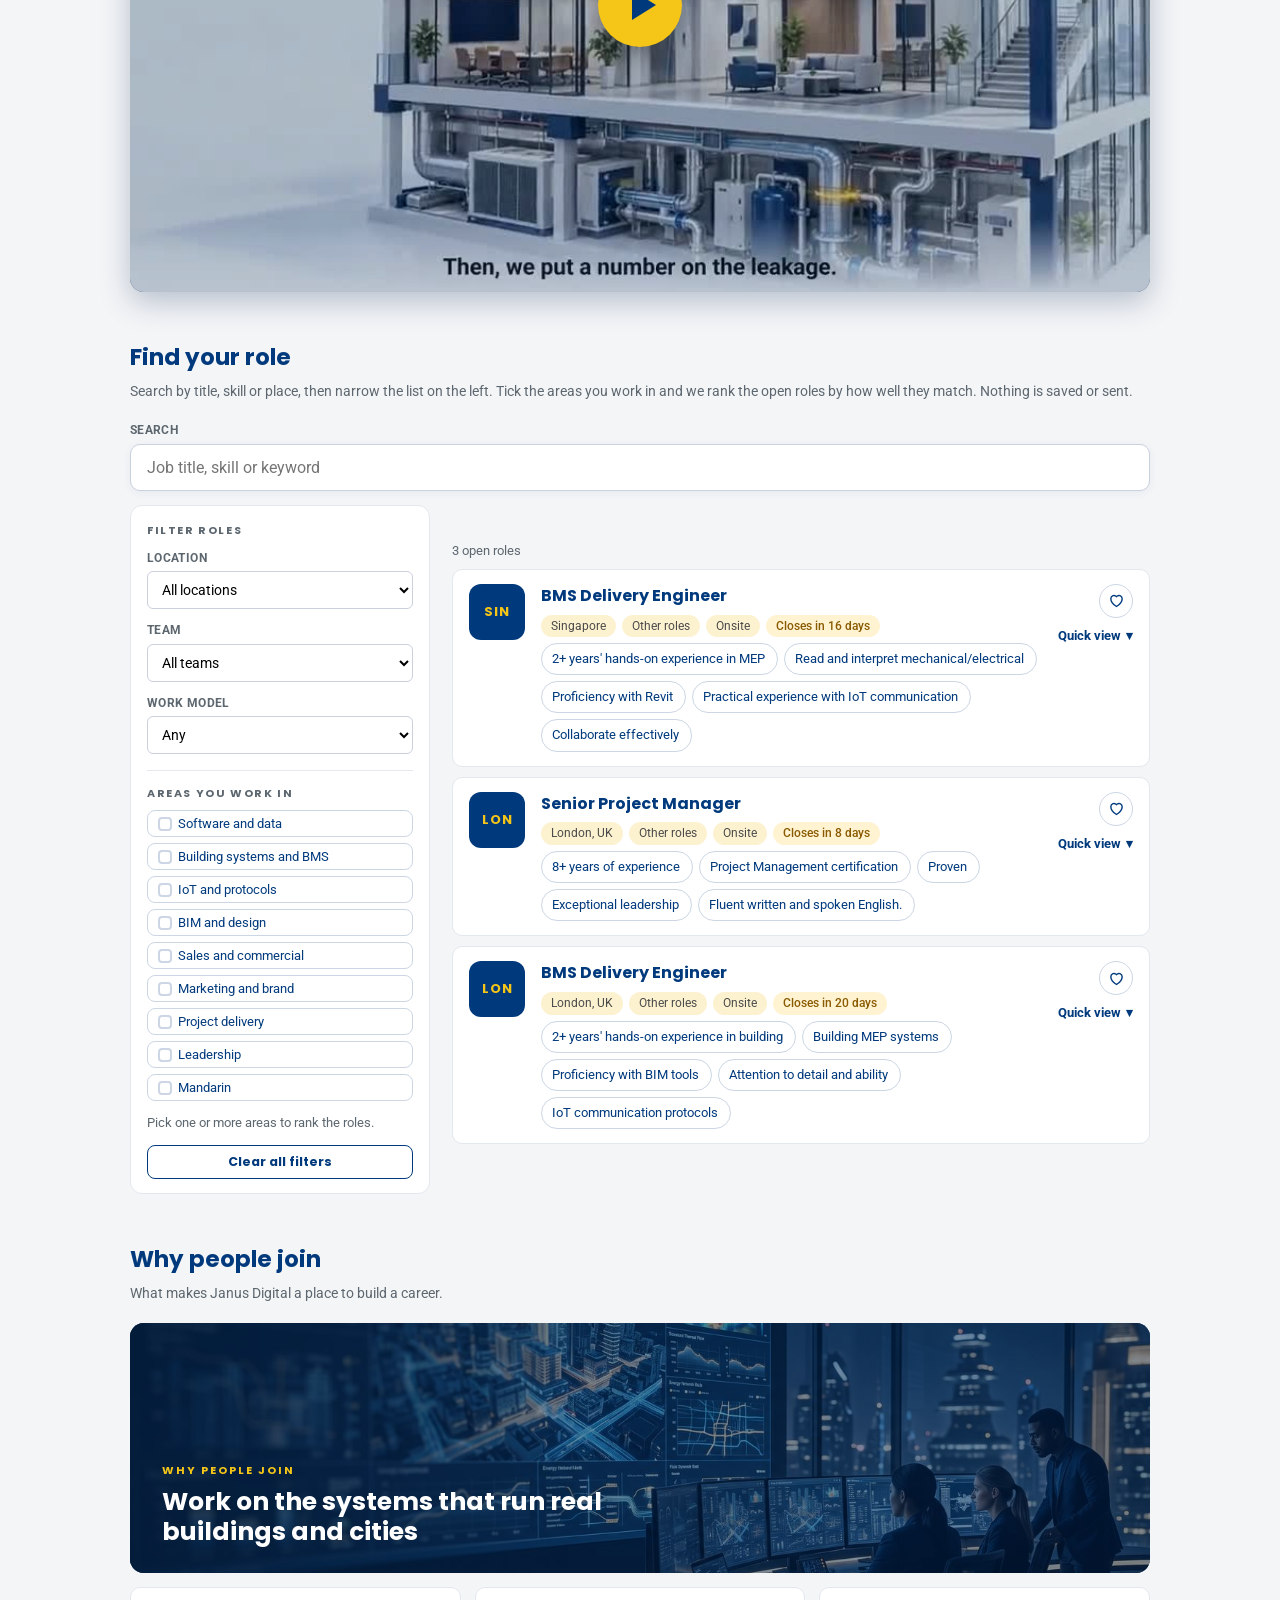
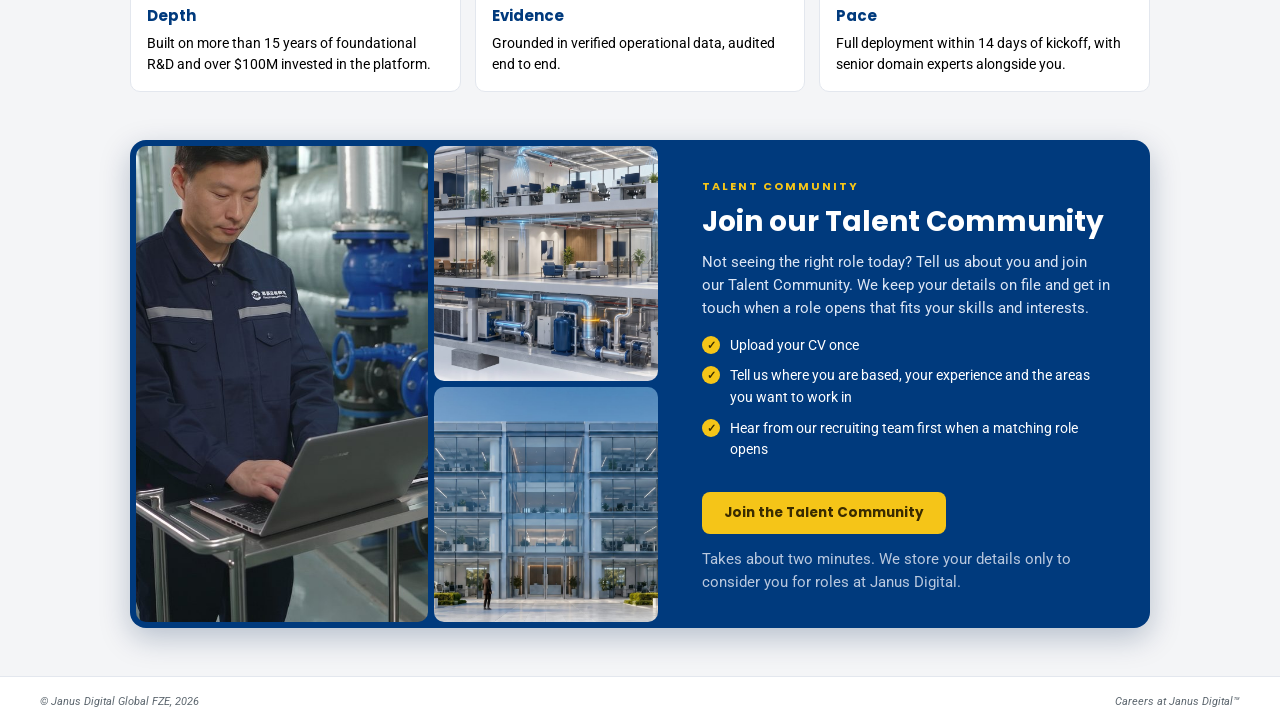
==== commit d10554cd: "Publish 3 live role(s) 2026-11-03T06:50:20.243Z" ====
--- a/index.html
+++ b/index.html
@@ -1 +1 @@
-<!doctype html><html lang="en-GB"><head><meta charset="utf-8"><meta name="viewport" content="width=device-width,initial-scale=1"><title>Careers at Janus Digital | Open roles</title><meta name="description" content="Open roles at Janus Digital, the agentic AI platform that runs the world&#39;s real assets."><link rel="canonical" href="https://matthewdecastro.github.io/janus-careers/"><meta property="og:title" content="Careers at Janus Digital | Open roles"><meta property="og:description" content="Open roles at Janus Digital, the agentic AI platform that runs the world&#39;s real assets."><meta property="og:url" content="https://matthewdecastro.github.io/janus-careers/"><meta property="og:type" content="website"><meta property="og:image" content="https://matthewdecastro.github.io/janus-careers/assets/photos/p7.jpg"><meta name="twitter:card" content="summary_large_image"><link rel="icon" type="image/png" href="./assets/logo.png"><link rel="preconnect" href="https://fonts.googleapis.com"><link rel="preconnect" href="https://fonts.gstatic.com" crossorigin><link rel="stylesheet" href="https://fonts.googleapis.com/css2?family=Poppins:wght@500;600;700&family=Roboto:ital,wght@0,400;0,500;0,700;1,400&display=swap"><link rel="stylesheet" href="./assets/app.css?v=1793346620"><script type="application/ld+json">{"@context":"https://schema.org","@type":"Organization","name":"Janus Digital","url":"https://matthewdecastro.github.io/janus-careers","logo":"https://matthewdecastro.github.io/janus-careers/assets/logo.png"}</script></head><body><div id="app"><main class="wrap" style="padding-top:60px"><h1 class="sec-t">Careers at Janus Digital</h1><p class="sec-s">Help run the world&#39;s real assets. Open roles:</p><ul><li><a href="jobs/digitalization-delivery-engineer-2e79/">BMS Delivery Engineer</a> &middot; SINGAPORE</li><li><a href="jobs/bms-delivery-engineer-a1cc/">BMS Delivery Engineer</a> &middot; United Kingdom (London)</li><li><a href="jobs/senior-project-manager-d780/">Senior Project Manager</a> &middot; United Kingdom (London)</li></ul></main><noscript><p class="wrap">Please turn on JavaScript to browse and filter our open roles.</p></noscript></div><script>window.JD_BASE="./";window.JD_DEEP="";</script><script src="./assets/roles.js?v=1793346620"></script><script src="./assets/map.js"></script><script src="./assets/app.js?v=1793346620"></script></body></html>+<!doctype html><html lang="en-GB"><head><meta charset="utf-8"><meta name="viewport" content="width=device-width,initial-scale=1"><title>Careers at Janus Digital | Open roles</title><meta name="description" content="Open roles at Janus Digital, the agentic AI platform that runs the world&#39;s real assets."><link rel="canonical" href="https://matthewdecastro.github.io/janus-careers/"><meta property="og:title" content="Careers at Janus Digital | Open roles"><meta property="og:description" content="Open roles at Janus Digital, the agentic AI platform that runs the world&#39;s real assets."><meta property="og:url" content="https://matthewdecastro.github.io/janus-careers/"><meta property="og:type" content="website"><meta property="og:image" content="https://matthewdecastro.github.io/janus-careers/assets/photos/p7.jpg"><meta name="twitter:card" content="summary_large_image"><link rel="icon" type="image/png" href="./assets/logo.png"><link rel="preconnect" href="https://fonts.googleapis.com"><link rel="preconnect" href="https://fonts.gstatic.com" crossorigin><link rel="stylesheet" href="https://fonts.googleapis.com/css2?family=Poppins:wght@500;600;700&family=Roboto:ital,wght@0,400;0,500;0,700;1,400&display=swap"><link rel="stylesheet" href="./assets/app.css?v=1793688620"><script type="application/ld+json">{"@context":"https://schema.org","@type":"Organization","name":"Janus Digital","url":"https://matthewdecastro.github.io/janus-careers","logo":"https://matthewdecastro.github.io/janus-careers/assets/logo.png"}</script></head><body><div id="app"><main class="wrap" style="padding-top:60px"><h1 class="sec-t">Careers at Janus Digital</h1><p class="sec-s">Help run the world&#39;s real assets. Open roles:</p><ul><li><a href="jobs/digitalization-delivery-engineer-2e79/">BMS Delivery Engineer</a> &middot; SINGAPORE</li><li><a href="jobs/bms-delivery-engineer-a1cc/">BMS Delivery Engineer</a> &middot; United Kingdom (London)</li><li><a href="jobs/senior-project-manager-d780/">Senior Project Manager</a> &middot; United Kingdom (London)</li></ul></main><noscript><p class="wrap">Please turn on JavaScript to browse and filter our open roles.</p></noscript></div><script>window.JD_BASE="./";window.JD_DEEP="";</script><script src="./assets/roles.js?v=1793688620"></script><script src="./assets/map.js"></script><script src="./assets/app.js?v=1793688620"></script></body></html>
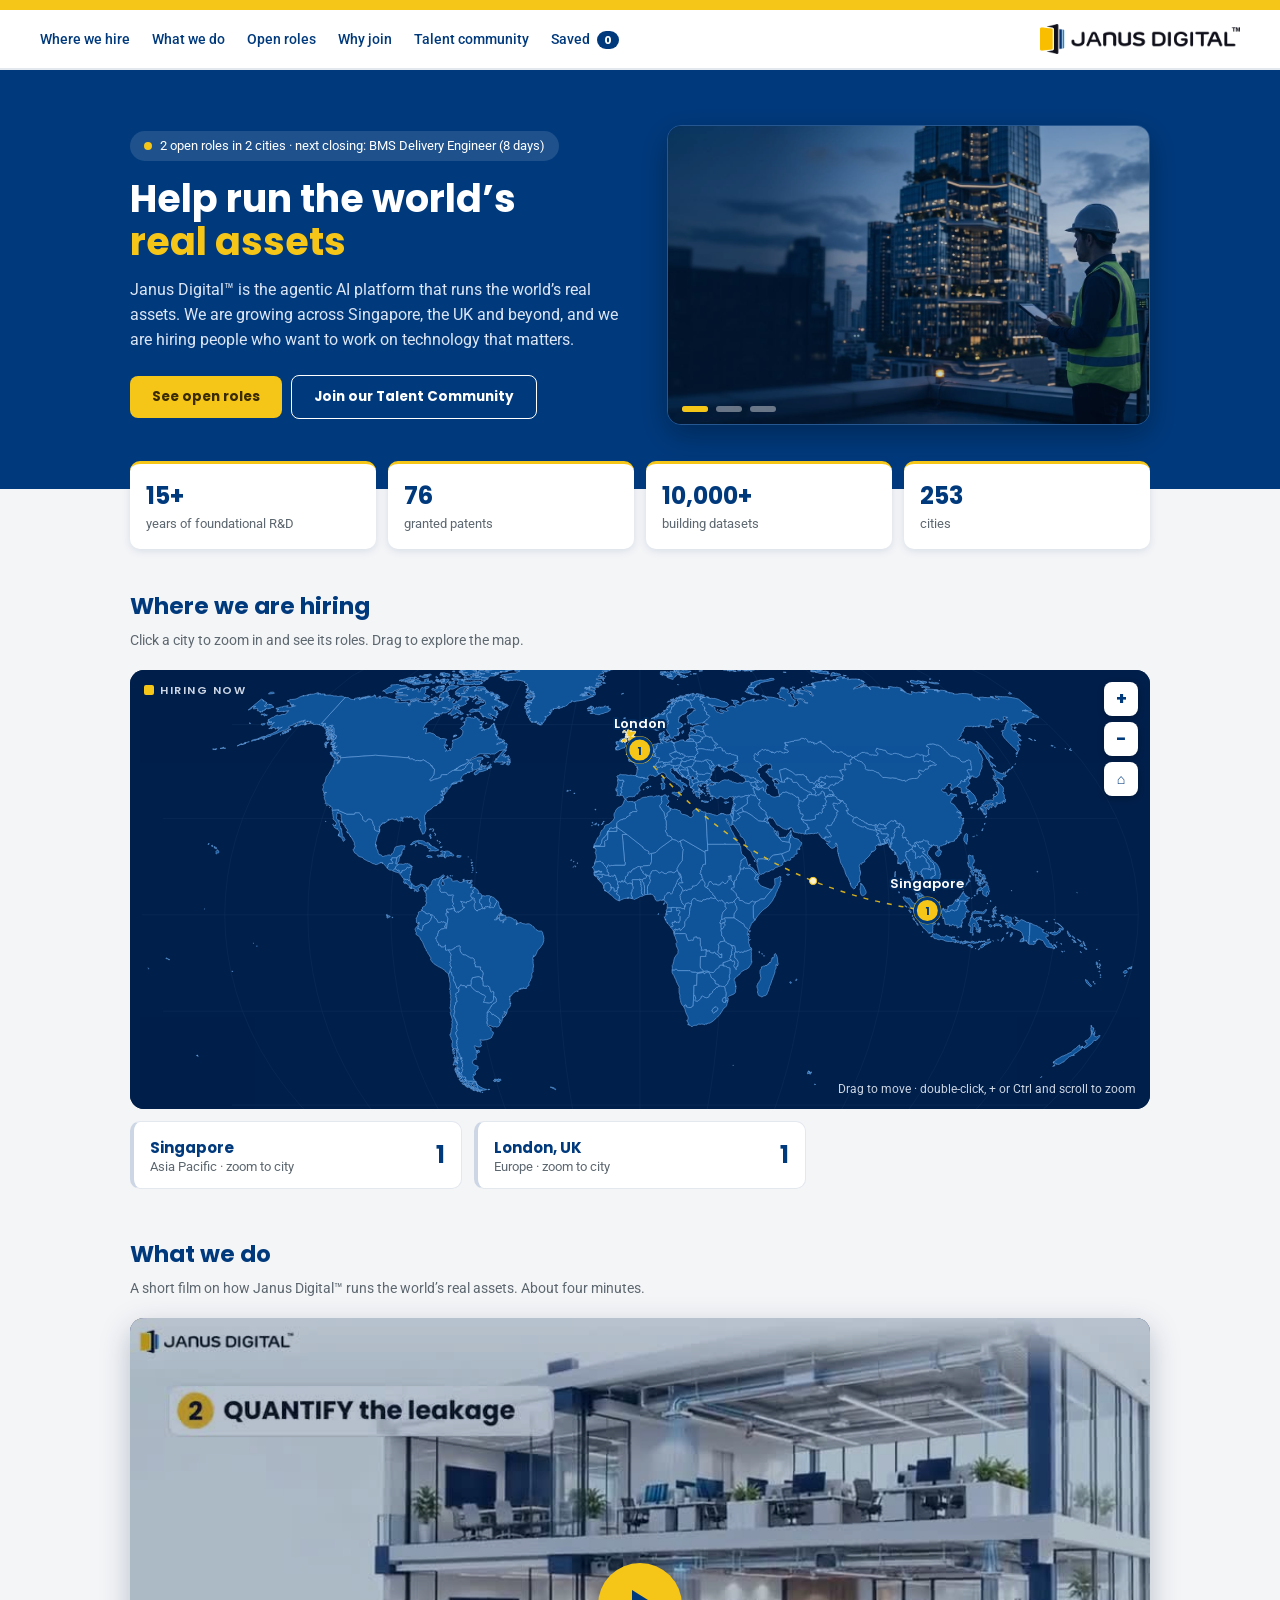
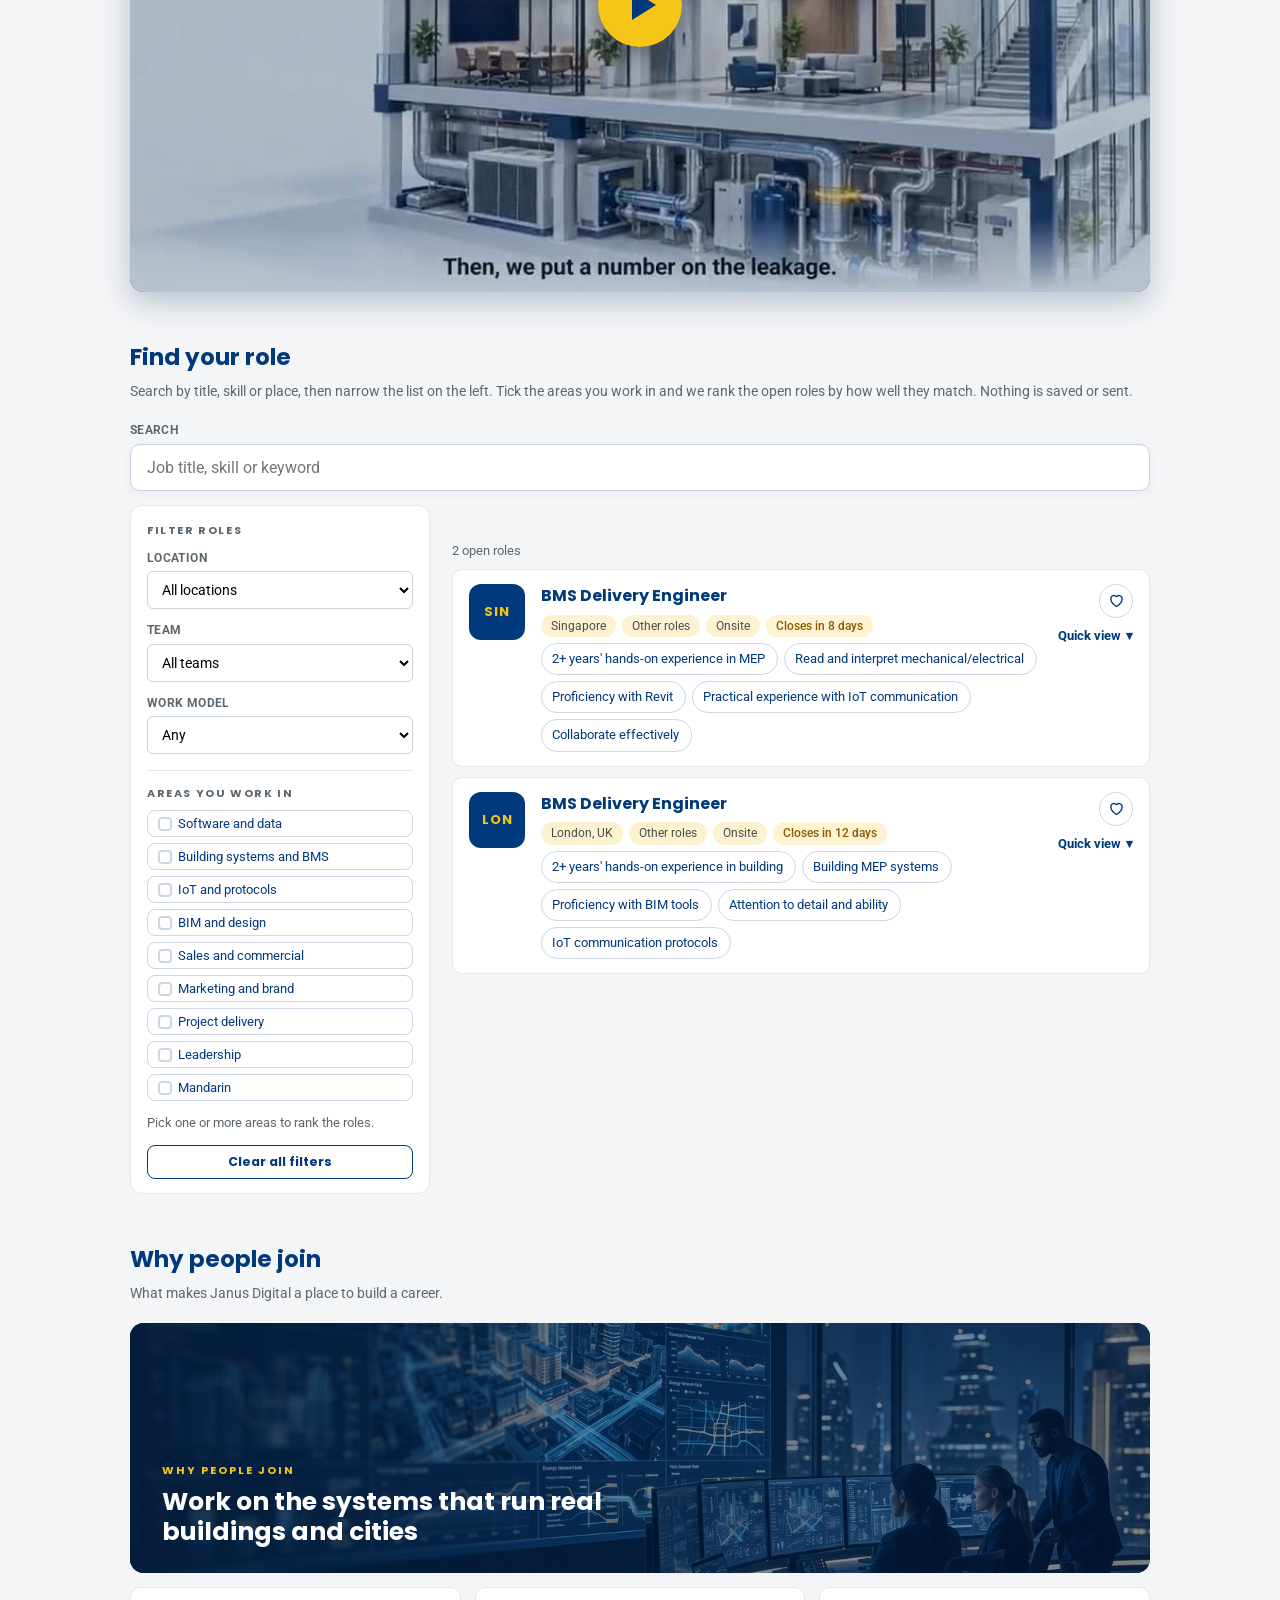
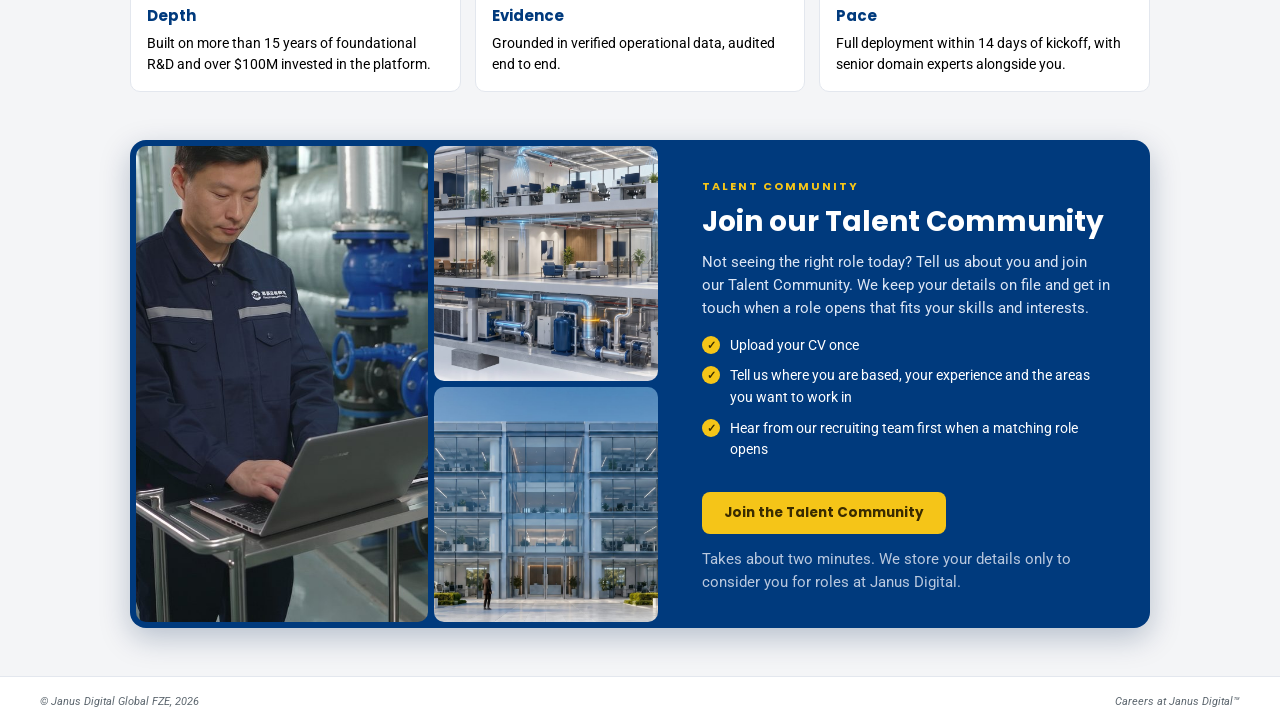
==== commit 34f9885b: "Publish 2 live role(s) 2026-11-10T20:05:20.755Z" ====
--- a/index.html
+++ b/index.html
@@ -1 +1 @@
-<!doctype html><html lang="en-GB"><head><meta charset="utf-8"><meta name="viewport" content="width=device-width,initial-scale=1"><title>Careers at Janus Digital | Open roles</title><meta name="description" content="Open roles at Janus Digital, the agentic AI platform that runs the world&#39;s real assets."><link rel="canonical" href="https://matthewdecastro.github.io/janus-careers/"><meta property="og:title" content="Careers at Janus Digital | Open roles"><meta property="og:description" content="Open roles at Janus Digital, the agentic AI platform that runs the world&#39;s real assets."><meta property="og:url" content="https://matthewdecastro.github.io/janus-careers/"><meta property="og:type" content="website"><meta property="og:image" content="https://matthewdecastro.github.io/janus-careers/assets/photos/p7.jpg"><meta name="twitter:card" content="summary_large_image"><link rel="icon" type="image/png" href="./assets/logo.png"><link rel="preconnect" href="https://fonts.googleapis.com"><link rel="preconnect" href="https://fonts.gstatic.com" crossorigin><link rel="stylesheet" href="https://fonts.googleapis.com/css2?family=Poppins:wght@500;600;700&family=Roboto:ital,wght@0,400;0,500;0,700;1,400&display=swap"><link rel="stylesheet" href="./assets/app.css?v=1793688620"><script type="application/ld+json">{"@context":"https://schema.org","@type":"Organization","name":"Janus Digital","url":"https://matthewdecastro.github.io/janus-careers","logo":"https://matthewdecastro.github.io/janus-careers/assets/logo.png"}</script></head><body><div id="app"><main class="wrap" style="padding-top:60px"><h1 class="sec-t">Careers at Janus Digital</h1><p class="sec-s">Help run the world&#39;s real assets. Open roles:</p><ul><li><a href="jobs/digitalization-delivery-engineer-2e79/">BMS Delivery Engineer</a> &middot; SINGAPORE</li><li><a href="jobs/bms-delivery-engineer-a1cc/">BMS Delivery Engineer</a> &middot; United Kingdom (London)</li><li><a href="jobs/senior-project-manager-d780/">Senior Project Manager</a> &middot; United Kingdom (London)</li></ul></main><noscript><p class="wrap">Please turn on JavaScript to browse and filter our open roles.</p></noscript></div><script>window.JD_BASE="./";window.JD_DEEP="";</script><script src="./assets/roles.js?v=1793688620"></script><script src="./assets/map.js"></script><script src="./assets/app.js?v=1793688620"></script></body></html>+<!doctype html><html lang="en-GB"><head><meta charset="utf-8"><meta name="viewport" content="width=device-width,initial-scale=1"><title>Careers at Janus Digital | Open roles</title><meta name="description" content="Open roles at Janus Digital, the agentic AI platform that runs the world&#39;s real assets."><link rel="canonical" href="https://matthewdecastro.github.io/janus-careers/"><meta property="og:title" content="Careers at Janus Digital | Open roles"><meta property="og:description" content="Open roles at Janus Digital, the agentic AI platform that runs the world&#39;s real assets."><meta property="og:url" content="https://matthewdecastro.github.io/janus-careers/"><meta property="og:type" content="website"><meta property="og:image" content="https://matthewdecastro.github.io/janus-careers/assets/photos/p7.jpg"><meta name="twitter:card" content="summary_large_image"><link rel="icon" type="image/png" href="./assets/logo.png"><link rel="preconnect" href="https://fonts.googleapis.com"><link rel="preconnect" href="https://fonts.gstatic.com" crossorigin><link rel="stylesheet" href="https://fonts.googleapis.com/css2?family=Poppins:wght@500;600;700&family=Roboto:ital,wght@0,400;0,500;0,700;1,400&display=swap"><link rel="stylesheet" href="./assets/app.css?v=1794341120"><script type="application/ld+json">{"@context":"https://schema.org","@type":"Organization","name":"Janus Digital","url":"https://matthewdecastro.github.io/janus-careers","logo":"https://matthewdecastro.github.io/janus-careers/assets/logo.png"}</script></head><body><div id="app"><main class="wrap" style="padding-top:60px"><h1 class="sec-t">Careers at Janus Digital</h1><p class="sec-s">Help run the world&#39;s real assets. Open roles:</p><ul><li><a href="jobs/digitalization-delivery-engineer-2e79/">BMS Delivery Engineer</a> &middot; SINGAPORE</li><li><a href="jobs/bms-delivery-engineer-a1cc/">BMS Delivery Engineer</a> &middot; United Kingdom (London)</li></ul></main><noscript><p class="wrap">Please turn on JavaScript to browse and filter our open roles.</p></noscript></div><script>window.JD_BASE="./";window.JD_DEEP="";</script><script src="./assets/roles.js?v=1794341120"></script><script src="./assets/map.js"></script><script src="./assets/app.js?v=1794341120"></script></body></html>
